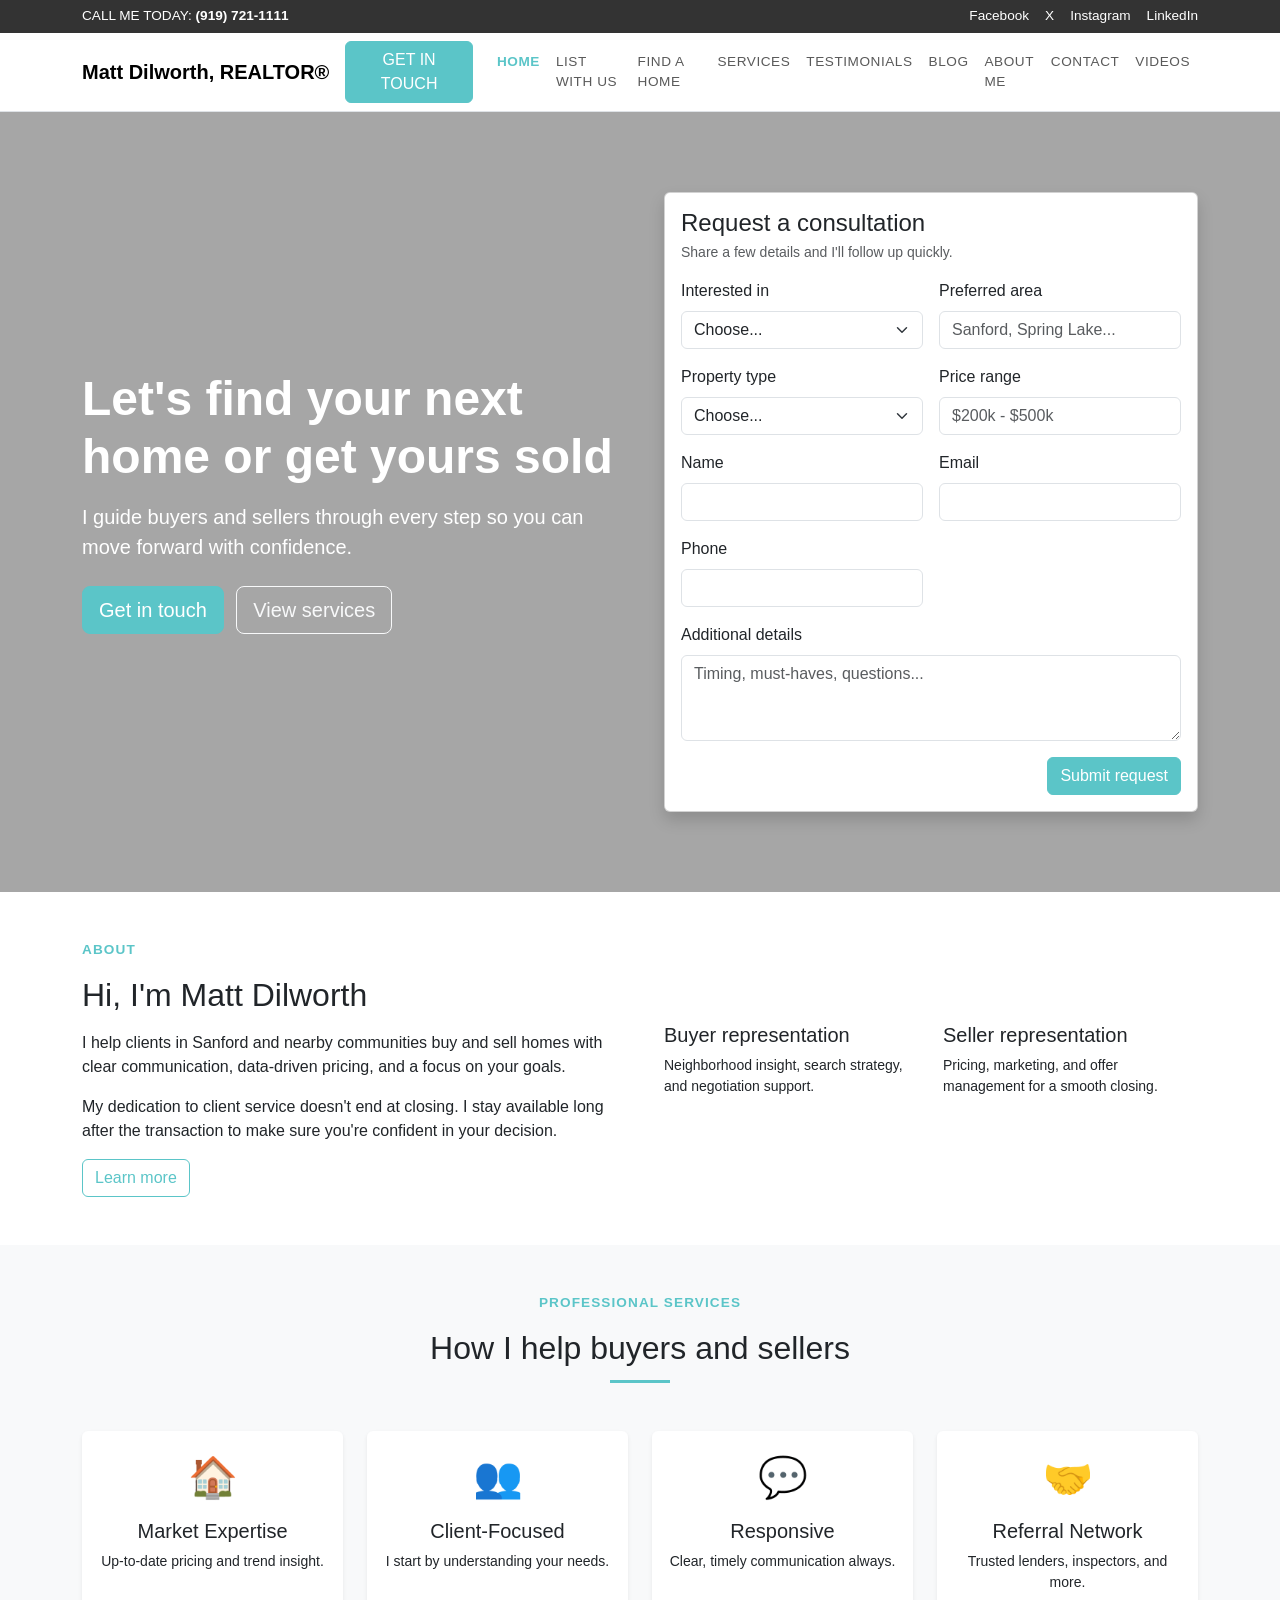
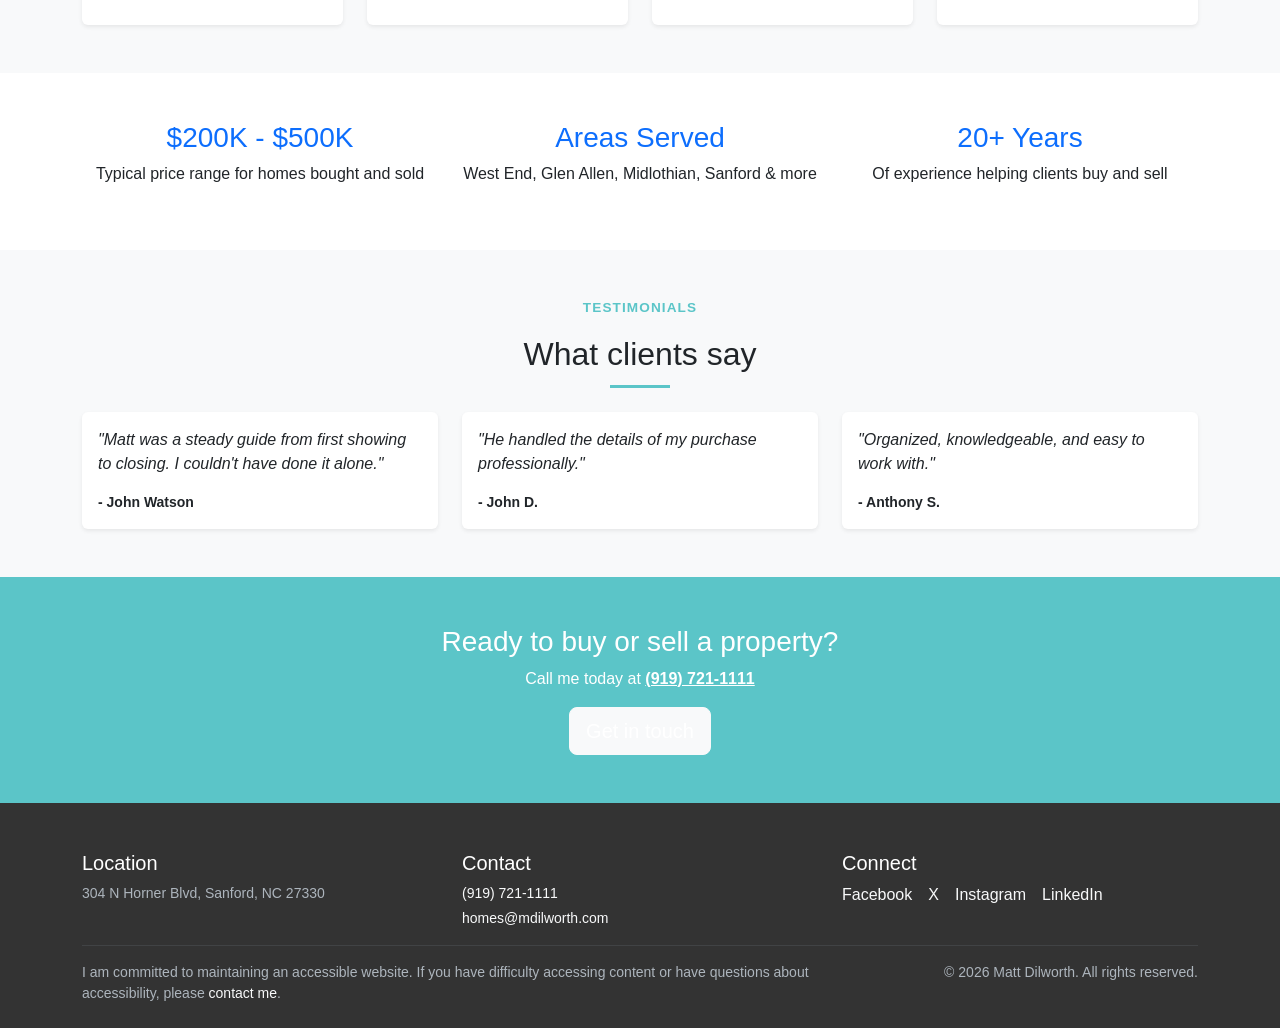
==== index.html @ 330821a1 "Add index.html - home page with hero, lead form, services, testimonials" ====
<!doctype html>
<html lang="en">
<head>
  <meta charset="utf-8">
  <title>Matt Dilworth | Sanford Real Estate</title>
  <meta name="viewport" content="width=device-width, initial-scale=1">
  <meta name="description" content="Full-service real estate for buyers and sellers in Sanford, NC. Call (919) 721-1111.">
  <link href="https://cdn.jsdelivr.net/npm/bootstrap@5.3.3/dist/css/bootstrap.min.css" rel="stylesheet">
  <link href="/css/style.css" rel="stylesheet">
</head>
<body>
  <div id="top-bar"></div>
  <div id="site-nav"></div>

  <section class="page-hero-home">
    <div class="container">
      <div class="row align-items-center g-5">
        <div class="col-lg-6">
          <h1 class="display-5 fw-bold mb-3">Let's find your next home or get yours sold</h1>
          <p class="lead mb-4">I guide buyers and sellers through every step so you can move forward with confidence.</p>
          <a href="/contact.html" class="btn btn-primary btn-lg me-2">Get in touch</a>
          <a href="/services.html" class="btn btn-outline-light btn-lg">View services</a>
        </div>
        <div class="col-lg-6">
          <div class="card shadow">
            <div class="card-body">
              <h2 class="h4 mb-1">Request a consultation</h2>
              <p class="small text-muted mb-3">Share a few details and I'll follow up quickly.</p>
              <form id="lead-form" novalidate>
                <div class="row g-3">
                  <div class="col-md-6">
                    <label for="interest" class="form-label">Interested in</label>
                    <select id="interest" class="form-select" required>
                      <option selected disabled value="">Choose...</option>
                      <option value="buying">Buying</option>
                      <option value="selling">Selling</option>
                      <option value="both">Both</option>
                    </select>
                  </div>
                  <div class="col-md-6">
                    <label for="location" class="form-label">Preferred area</label>
                    <input type="text" class="form-control" id="location" placeholder="Sanford, Spring Lake..." required>
                  </div>
                  <div class="col-md-6">
                    <label for="propertyType" class="form-label">Property type</label>
                    <select id="propertyType" class="form-select">
                      <option selected disabled value="">Choose...</option>
                      <option value="house">House</option>
                      <option value="apartment">Apartment</option>
                      <option value="house-pool">House with Pool</option>
                      <option value="commercial">Commercial</option>
                      <option value="other">Other</option>
                    </select>
                  </div>
                  <div class="col-md-6">
                    <label for="priceRange" class="form-label">Price range</label>
                    <input type="text" class="form-control" id="priceRange" placeholder="$200k - $500k">
                  </div>
                  <div class="col-md-6">
                    <label for="name" class="form-label">Name</label>
                    <input type="text" class="form-control" id="name" required>
                  </div>
                  <div class="col-md-6">
                    <label for="email" class="form-label">Email</label>
                    <input type="email" class="form-control" id="email" required>
                  </div>
                  <div class="col-md-6">
                    <label for="phone" class="form-label">Phone</label>
                    <input type="tel" class="form-control" id="phone">
                  </div>
                  <div class="col-12">
                    <label for="message" class="form-label">Additional details</label>
                    <textarea class="form-control" id="message" rows="3" placeholder="Timing, must-haves, questions..."></textarea>
                  </div>
                </div>
                <div class="d-grid d-md-flex justify-content-md-end mt-3">
                  <button type="submit" class="btn btn-primary">Submit request</button>
                </div>
                <div id="form-alert" class="alert mt-3 d-none" role="alert"></div>
              </form>
            </div>
          </div>
        </div>
      </div>
    </div>
  </section>

  <section class="py-5">
    <div class="container">
      <div class="row g-5 align-items-center">
        <div class="col-lg-6">
          <p class="section-label">About</p>
          <h2 class="mb-3">Hi, I'm Matt Dilworth</h2>
          <p>I help clients in Sanford and nearby communities buy and sell homes with clear communication, data-driven pricing, and a focus on your goals.</p>
          <p>My dedication to client service doesn't end at closing. I stay available long after the transaction to make sure you're confident in your decision.</p>
          <a href="/about.html" class="btn btn-outline-primary">Learn more</a>
        </div>
        <div class="col-lg-6">
          <div class="row g-4">
            <div class="col-md-6"><h5>Buyer representation</h5><p class="small">Neighborhood insight, search strategy, and negotiation support.</p></div>
            <div class="col-md-6"><h5>Seller representation</h5><p class="small">Pricing, marketing, and offer management for a smooth closing.</p></div>
          </div>
        </div>
      </div>
    </div>
  </section>

  <section class="py-5 bg-light">
    <div class="container text-center">
      <p class="section-label">Professional Services</p>
      <h2 class="mb-1">How I help buyers and sellers</h2>
      <div class="section-divider"></div>
      <div class="row g-4 mt-2">
        <div class="col-md-6 col-lg-3"><div class="card h-100 border-0 shadow-sm"><div class="card-body"><div class="service-icon">&#127968;</div><h5>Market Expertise</h5><p class="small">Up-to-date pricing and trend insight.</p></div></div></div>
        <div class="col-md-6 col-lg-3"><div class="card h-100 border-0 shadow-sm"><div class="card-body"><div class="service-icon">&#128101;</div><h5>Client-Focused</h5><p class="small">I start by understanding your needs.</p></div></div></div>
        <div class="col-md-6 col-lg-3"><div class="card h-100 border-0 shadow-sm"><div class="card-body"><div class="service-icon">&#128172;</div><h5>Responsive</h5><p class="small">Clear, timely communication always.</p></div></div></div>
        <div class="col-md-6 col-lg-3"><div class="card h-100 border-0 shadow-sm"><div class="card-body"><div class="service-icon">&#129309;</div><h5>Referral Network</h5><p class="small">Trusted lenders, inspectors, and more.</p></div></div></div>
      </div>
    </div>
  </section>

  <section class="py-5">
    <div class="container">
      <div class="row g-4 text-center">
        <div class="col-md-4"><h3 class="text-primary">$200K - $500K</h3><p>Typical price range for homes bought and sold</p></div>
        <div class="col-md-4"><h3 class="text-primary">Areas Served</h3><p>West End, Glen Allen, Midlothian, Sanford &amp; more</p></div>
        <div class="col-md-4"><h3 class="text-primary">20+ Years</h3><p>Of experience helping clients buy and sell</p></div>
      </div>
    </div>
  </section>

  <section class="py-5 bg-light">
    <div class="container">
      <div class="text-center mb-4">
        <p class="section-label">Testimonials</p>
        <h2>What clients say</h2>
        <div class="section-divider"></div>
      </div>
      <div class="row g-4">
        <div class="col-md-4"><div class="card h-100 border-0 shadow-sm"><div class="card-body"><p class="testimonial-text">"Matt was a steady guide from first showing to closing. I couldn't have done it alone."</p><p class="small mb-0 fw-semibold">- John Watson</p></div></div></div>
        <div class="col-md-4"><div class="card h-100 border-0 shadow-sm"><div class="card-body"><p class="testimonial-text">"He handled the details of my purchase professionally."</p><p class="small mb-0 fw-semibold">- John D.</p></div></div></div>
        <div class="col-md-4"><div class="card h-100 border-0 shadow-sm"><div class="card-body"><p class="testimonial-text">"Organized, knowledgeable, and easy to work with."</p><p class="small mb-0 fw-semibold">- Anthony S.</p></div></div></div>
      </div>
    </div>
  </section>

  <div id="cta-band"></div>
  <div id="site-footer"></div>
  <script src="https://cdn.jsdelivr.net/npm/bootstrap@5.3.3/dist/js/bootstrap.bundle.min.js"></script>
  <script src="/js/components.js"></script>
  <script src="/js/forms.js"></script>
</body>
</html>
---- css/style.css ----
:root {
  --primary: #5bc5c8;
  --primary-dark: #3ba8ab;
  --dark: #333;
  --gray: #6c757d;
  --light-bg: #f8f9fa;
}

body {
  font-family: 'Segoe UI', Tahoma, Geneva, Verdana, sans-serif;
  scroll-behavior: smooth;
}

/* Top bar */
.top-bar {
  background: var(--dark);
  color: #fff;
  font-size: 0.85rem;
  padding: 0.4rem 0;
}
.top-bar a { color: #fff; text-decoration: none; }
.top-bar a:hover { text-decoration: underline; }

/* Nav overrides */
.navbar-brand { font-weight: 700; font-size: 1.25rem; }
.nav-link { text-transform: uppercase; font-size: 0.85rem; letter-spacing: 0.04em; }
.nav-link:hover, .nav-link.active { color: var(--primary) !important; }

/* Buttons */
.btn-primary {
  background: var(--primary);
  border-color: var(--primary);
}
.btn-primary:hover {
  background: var(--primary-dark);
  border-color: var(--primary-dark);
}
.btn-outline-primary {
  color: var(--primary);
  border-color: var(--primary);
}
.btn-outline-primary:hover {
  background: var(--primary);
  border-color: var(--primary);
  color: #fff;
}

/* Page hero banners */
.page-hero {
  background: linear-gradient(rgba(0,0,0,.45), rgba(0,0,0,.45)),
              url('https://images.unsplash.com/photo-1600596542815-ffad4c1539a9?w=1600&q=80') center/cover no-repeat;
  color: #fff;
  padding: 5rem 0;
  text-align: center;
}
.page-hero h1 { font-size: 2.8rem; font-weight: 700; text-transform: uppercase; }
.page-hero p.lead { font-style: italic; font-size: 1.2rem; }
.page-hero-home {
  background: linear-gradient(rgba(0,0,0,.35), rgba(0,0,0,.35)),
              url('https://images.unsplash.com/photo-1600585154340-be6161a56a0c?w=1600&q=80') center/cover no-repeat;
  color: #fff;
  padding: 5rem 0;
}

/* Section helpers */
.section-label {
  text-transform: uppercase;
  letter-spacing: 0.08em;
  font-weight: 600;
  font-size: 0.85rem;
  color: var(--primary);
}
.section-divider {
  width: 60px;
  height: 3px;
  background: var(--primary);
  margin: 0.75rem auto 1.5rem;
}

/* Testimonial cards */
.testimonial-text { font-style: italic; }

/* CTA band */
.cta-band {
  background: var(--primary);
  color: #fff;
  padding: 3rem 0;
}
.cta-band a { color: #fff; }

/* Footer */
.site-footer {
  background: var(--dark);
  color: #adb5bd;
  padding: 3rem 0 1.5rem;
}
.site-footer a { color: #f8f9fa; text-decoration: none; }
.site-footer a:hover { text-decoration: underline; }

/* Card icon placeholder */
.service-icon {
  font-size: 2.5rem;
  color: var(--primary);
  margin-bottom: 0.75rem;
}

/* Blog card */
.blog-card img {
  height: 200px;
  object-fit: cover;
}

/* Video embed responsive */
.video-wrapper {
  position: relative;
  padding-bottom: 56.25%;
  height: 0;
  overflow: hidden;
}
.video-wrapper iframe {
  position: absolute;
  top: 0; left: 0;
  width: 100%; height: 100%;
  border: 0;
}
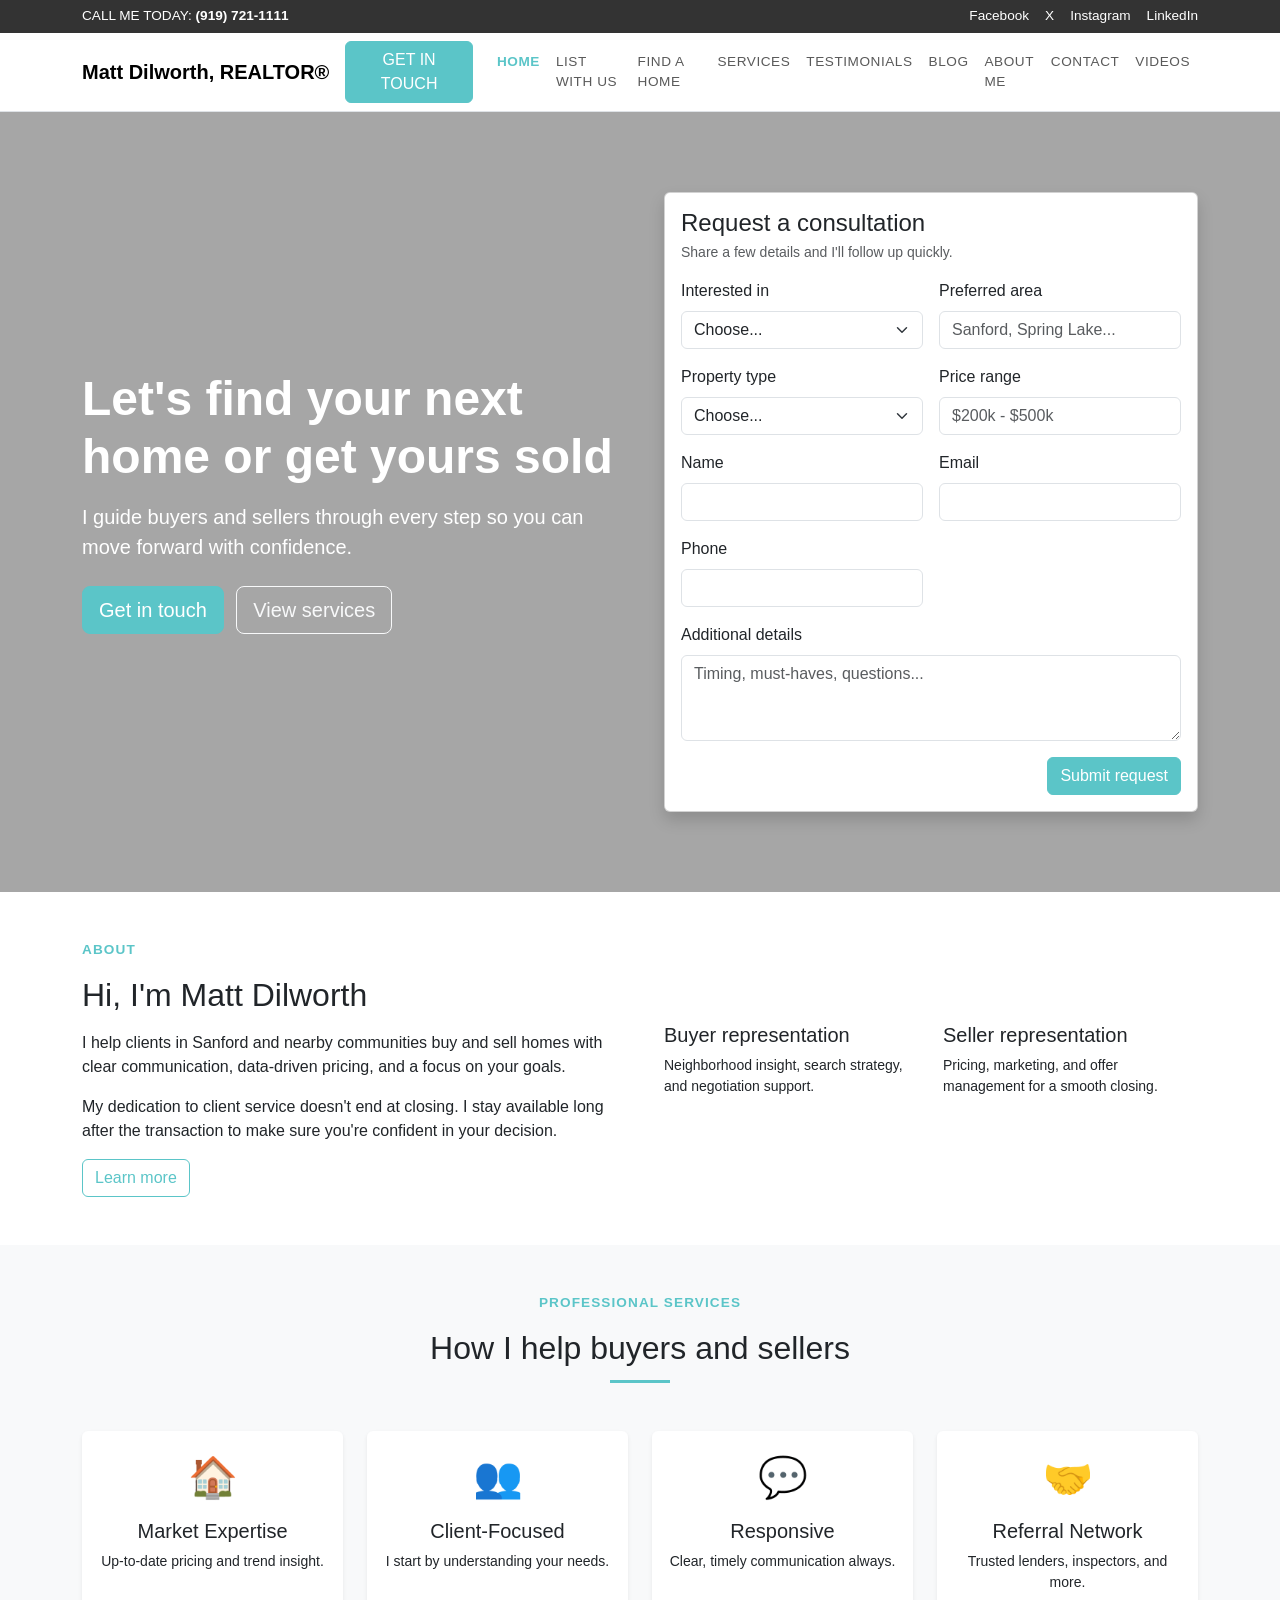
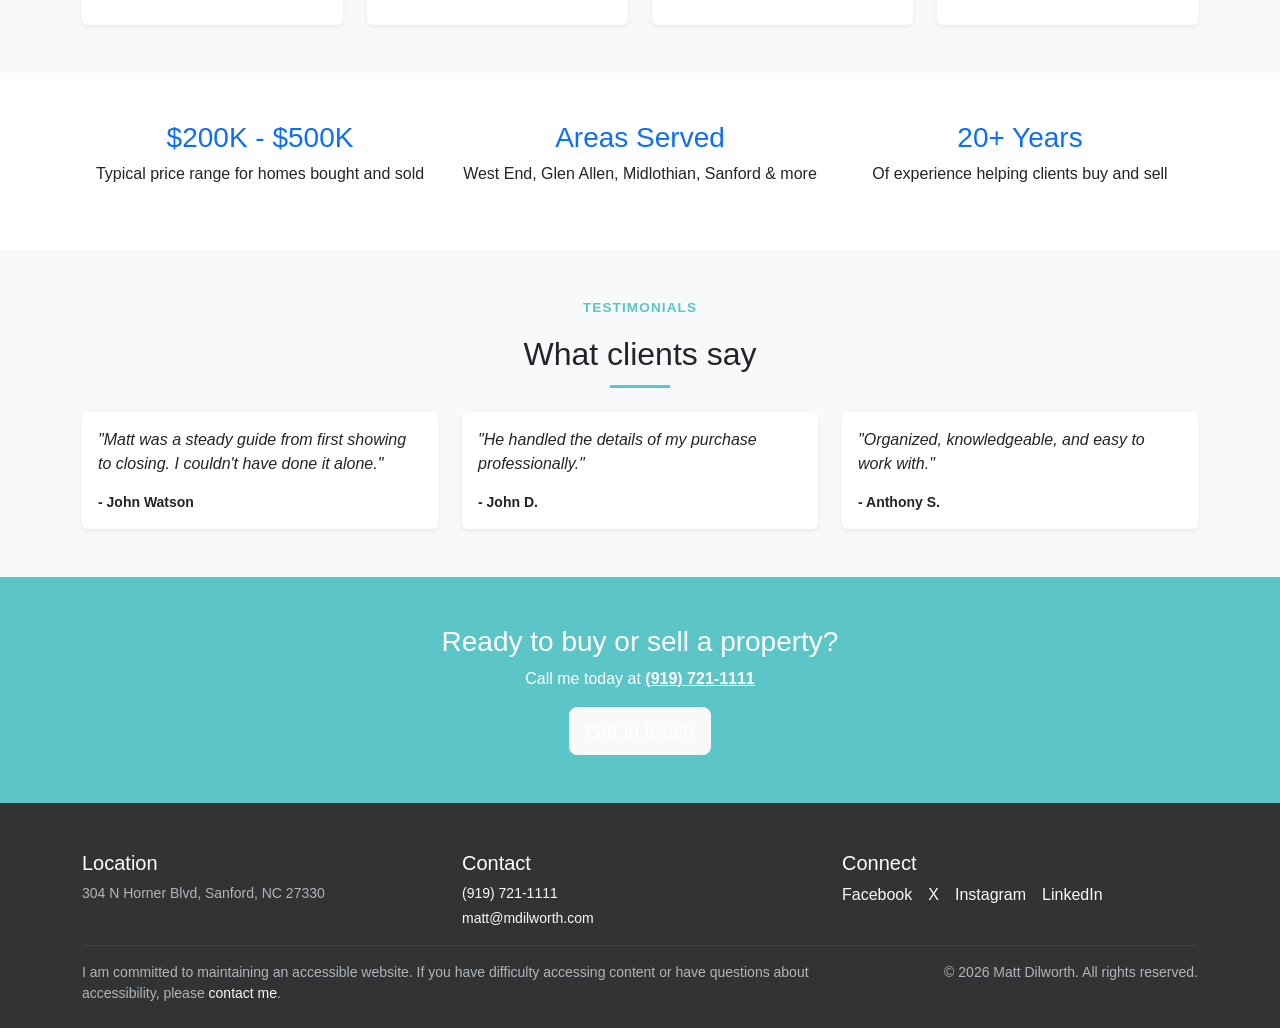
==== commit 823a0922: "Add CRM backend, admin panel, carousel, assets folder, cloudflared fix" ====
--- a/index.html
+++ b/index.html
@@ -1,153 +1,153 @@
-<!doctype html>
-<html lang="en">
-<head>
-  <meta charset="utf-8">
-  <title>Matt Dilworth | Sanford Real Estate</title>
-  <meta name="viewport" content="width=device-width, initial-scale=1">
-  <meta name="description" content="Full-service real estate for buyers and sellers in Sanford, NC. Call (919) 721-1111.">
-  <link href="https://cdn.jsdelivr.net/npm/bootstrap@5.3.3/dist/css/bootstrap.min.css" rel="stylesheet">
-  <link href="/css/style.css" rel="stylesheet">
-</head>
-<body>
-  <div id="top-bar"></div>
-  <div id="site-nav"></div>
-
-  <section class="page-hero-home">
-    <div class="container">
-      <div class="row align-items-center g-5">
-        <div class="col-lg-6">
-          <h1 class="display-5 fw-bold mb-3">Let's find your next home or get yours sold</h1>
-          <p class="lead mb-4">I guide buyers and sellers through every step so you can move forward with confidence.</p>
-          <a href="/contact.html" class="btn btn-primary btn-lg me-2">Get in touch</a>
-          <a href="/services.html" class="btn btn-outline-light btn-lg">View services</a>
-        </div>
-        <div class="col-lg-6">
-          <div class="card shadow">
-            <div class="card-body">
-              <h2 class="h4 mb-1">Request a consultation</h2>
-              <p class="small text-muted mb-3">Share a few details and I'll follow up quickly.</p>
-              <form id="lead-form" novalidate>
-                <div class="row g-3">
-                  <div class="col-md-6">
-                    <label for="interest" class="form-label">Interested in</label>
-                    <select id="interest" class="form-select" required>
-                      <option selected disabled value="">Choose...</option>
-                      <option value="buying">Buying</option>
-                      <option value="selling">Selling</option>
-                      <option value="both">Both</option>
-                    </select>
-                  </div>
-                  <div class="col-md-6">
-                    <label for="location" class="form-label">Preferred area</label>
-                    <input type="text" class="form-control" id="location" placeholder="Sanford, Spring Lake..." required>
-                  </div>
-                  <div class="col-md-6">
-                    <label for="propertyType" class="form-label">Property type</label>
-                    <select id="propertyType" class="form-select">
-                      <option selected disabled value="">Choose...</option>
-                      <option value="house">House</option>
-                      <option value="apartment">Apartment</option>
-                      <option value="house-pool">House with Pool</option>
-                      <option value="commercial">Commercial</option>
-                      <option value="other">Other</option>
-                    </select>
-                  </div>
-                  <div class="col-md-6">
-                    <label for="priceRange" class="form-label">Price range</label>
-                    <input type="text" class="form-control" id="priceRange" placeholder="$200k - $500k">
-                  </div>
-                  <div class="col-md-6">
-                    <label for="name" class="form-label">Name</label>
-                    <input type="text" class="form-control" id="name" required>
-                  </div>
-                  <div class="col-md-6">
-                    <label for="email" class="form-label">Email</label>
-                    <input type="email" class="form-control" id="email" required>
-                  </div>
-                  <div class="col-md-6">
-                    <label for="phone" class="form-label">Phone</label>
-                    <input type="tel" class="form-control" id="phone">
-                  </div>
-                  <div class="col-12">
-                    <label for="message" class="form-label">Additional details</label>
-                    <textarea class="form-control" id="message" rows="3" placeholder="Timing, must-haves, questions..."></textarea>
-                  </div>
-                </div>
-                <div class="d-grid d-md-flex justify-content-md-end mt-3">
-                  <button type="submit" class="btn btn-primary">Submit request</button>
-                </div>
-                <div id="form-alert" class="alert mt-3 d-none" role="alert"></div>
-              </form>
-            </div>
-          </div>
-        </div>
-      </div>
-    </div>
-  </section>
-
-  <section class="py-5">
-    <div class="container">
-      <div class="row g-5 align-items-center">
-        <div class="col-lg-6">
-          <p class="section-label">About</p>
-          <h2 class="mb-3">Hi, I'm Matt Dilworth</h2>
-          <p>I help clients in Sanford and nearby communities buy and sell homes with clear communication, data-driven pricing, and a focus on your goals.</p>
-          <p>My dedication to client service doesn't end at closing. I stay available long after the transaction to make sure you're confident in your decision.</p>
-          <a href="/about.html" class="btn btn-outline-primary">Learn more</a>
-        </div>
-        <div class="col-lg-6">
-          <div class="row g-4">
-            <div class="col-md-6"><h5>Buyer representation</h5><p class="small">Neighborhood insight, search strategy, and negotiation support.</p></div>
-            <div class="col-md-6"><h5>Seller representation</h5><p class="small">Pricing, marketing, and offer management for a smooth closing.</p></div>
-          </div>
-        </div>
-      </div>
-    </div>
-  </section>
-
-  <section class="py-5 bg-light">
-    <div class="container text-center">
-      <p class="section-label">Professional Services</p>
-      <h2 class="mb-1">How I help buyers and sellers</h2>
-      <div class="section-divider"></div>
-      <div class="row g-4 mt-2">
-        <div class="col-md-6 col-lg-3"><div class="card h-100 border-0 shadow-sm"><div class="card-body"><div class="service-icon">&#127968;</div><h5>Market Expertise</h5><p class="small">Up-to-date pricing and trend insight.</p></div></div></div>
-        <div class="col-md-6 col-lg-3"><div class="card h-100 border-0 shadow-sm"><div class="card-body"><div class="service-icon">&#128101;</div><h5>Client-Focused</h5><p class="small">I start by understanding your needs.</p></div></div></div>
-        <div class="col-md-6 col-lg-3"><div class="card h-100 border-0 shadow-sm"><div class="card-body"><div class="service-icon">&#128172;</div><h5>Responsive</h5><p class="small">Clear, timely communication always.</p></div></div></div>
-        <div class="col-md-6 col-lg-3"><div class="card h-100 border-0 shadow-sm"><div class="card-body"><div class="service-icon">&#129309;</div><h5>Referral Network</h5><p class="small">Trusted lenders, inspectors, and more.</p></div></div></div>
-      </div>
-    </div>
-  </section>
-
-  <section class="py-5">
-    <div class="container">
-      <div class="row g-4 text-center">
-        <div class="col-md-4"><h3 class="text-primary">$200K - $500K</h3><p>Typical price range for homes bought and sold</p></div>
-        <div class="col-md-4"><h3 class="text-primary">Areas Served</h3><p>West End, Glen Allen, Midlothian, Sanford &amp; more</p></div>
-        <div class="col-md-4"><h3 class="text-primary">20+ Years</h3><p>Of experience helping clients buy and sell</p></div>
-      </div>
-    </div>
-  </section>
-
-  <section class="py-5 bg-light">
-    <div class="container">
-      <div class="text-center mb-4">
-        <p class="section-label">Testimonials</p>
-        <h2>What clients say</h2>
-        <div class="section-divider"></div>
-      </div>
-      <div class="row g-4">
-        <div class="col-md-4"><div class="card h-100 border-0 shadow-sm"><div class="card-body"><p class="testimonial-text">"Matt was a steady guide from first showing to closing. I couldn't have done it alone."</p><p class="small mb-0 fw-semibold">- John Watson</p></div></div></div>
-        <div class="col-md-4"><div class="card h-100 border-0 shadow-sm"><div class="card-body"><p class="testimonial-text">"He handled the details of my purchase professionally."</p><p class="small mb-0 fw-semibold">- John D.</p></div></div></div>
-        <div class="col-md-4"><div class="card h-100 border-0 shadow-sm"><div class="card-body"><p class="testimonial-text">"Organized, knowledgeable, and easy to work with."</p><p class="small mb-0 fw-semibold">- Anthony S.</p></div></div></div>
-      </div>
-    </div>
-  </section>
-
-  <div id="cta-band"></div>
-  <div id="site-footer"></div>
-  <script src="https://cdn.jsdelivr.net/npm/bootstrap@5.3.3/dist/js/bootstrap.bundle.min.js"></script>
-  <script src="/js/components.js"></script>
-  <script src="/js/forms.js"></script>
-</body>
-</html>
+<!doctype html>
+<html lang="en">
+<head>
+  <meta charset="utf-8">
+  <title>Matt Dilworth | Sanford Real Estate</title>
+  <meta name="viewport" content="width=device-width, initial-scale=1">
+  <meta name="description" content="Full-service real estate for buyers and sellers in Sanford, NC. Call (919) 721-1111.">
+  <link href="https://cdn.jsdelivr.net/npm/bootstrap@5.3.3/dist/css/bootstrap.min.css" rel="stylesheet">
+  <link href="/css/style.css" rel="stylesheet">
+</head>
+<body>
+  <div id="top-bar"></div>
+  <div id="site-nav"></div>
+
+  <section class="page-hero-home">
+    <div class="container">
+      <div class="row align-items-center g-5">
+        <div class="col-lg-6">
+          <h1 class="display-5 fw-bold mb-3">Let's find your next home or get yours sold</h1>
+          <p class="lead mb-4">I guide buyers and sellers through every step so you can move forward with confidence.</p>
+          <a href="/contact.html" class="btn btn-primary btn-lg me-2">Get in touch</a>
+          <a href="/services.html" class="btn btn-outline-light btn-lg">View services</a>
+        </div>
+        <div class="col-lg-6">
+          <div class="card shadow">
+            <div class="card-body">
+              <h2 class="h4 mb-1">Request a consultation</h2>
+              <p class="small text-muted mb-3">Share a few details and I'll follow up quickly.</p>
+              <form id="lead-form" novalidate>
+                <div class="row g-3">
+                  <div class="col-md-6">
+                    <label for="interest" class="form-label">Interested in</label>
+                    <select id="interest" class="form-select" required>
+                      <option selected disabled value="">Choose...</option>
+                      <option value="buying">Buying</option>
+                      <option value="selling">Selling</option>
+                      <option value="both">Both</option>
+                    </select>
+                  </div>
+                  <div class="col-md-6">
+                    <label for="location" class="form-label">Preferred area</label>
+                    <input type="text" class="form-control" id="location" placeholder="Sanford, Spring Lake..." required>
+                  </div>
+                  <div class="col-md-6">
+                    <label for="propertyType" class="form-label">Property type</label>
+                    <select id="propertyType" class="form-select">
+                      <option selected disabled value="">Choose...</option>
+                      <option value="house">House</option>
+                      <option value="apartment">Apartment</option>
+                      <option value="house-pool">House with Pool</option>
+                      <option value="commercial">Commercial</option>
+                      <option value="other">Other</option>
+                    </select>
+                  </div>
+                  <div class="col-md-6">
+                    <label for="priceRange" class="form-label">Price range</label>
+                    <input type="text" class="form-control" id="priceRange" placeholder="$200k - $500k">
+                  </div>
+                  <div class="col-md-6">
+                    <label for="name" class="form-label">Name</label>
+                    <input type="text" class="form-control" id="name" required>
+                  </div>
+                  <div class="col-md-6">
+                    <label for="email" class="form-label">Email</label>
+                    <input type="email" class="form-control" id="email" required>
+                  </div>
+                  <div class="col-md-6">
+                    <label for="phone" class="form-label">Phone</label>
+                    <input type="tel" class="form-control" id="phone">
+                  </div>
+                  <div class="col-12">
+                    <label for="message" class="form-label">Additional details</label>
+                    <textarea class="form-control" id="message" rows="3" placeholder="Timing, must-haves, questions..."></textarea>
+                  </div>
+                </div>
+                <div class="d-grid d-md-flex justify-content-md-end mt-3">
+                  <button type="submit" class="btn btn-primary">Submit request</button>
+                </div>
+                <div id="form-alert" class="alert mt-3 d-none" role="alert"></div>
+              </form>
+            </div>
+          </div>
+        </div>
+      </div>
+    </div>
+  </section>
+
+  <section class="py-5">
+    <div class="container">
+      <div class="row g-5 align-items-center">
+        <div class="col-lg-6">
+          <p class="section-label">About</p>
+          <h2 class="mb-3">Hi, I'm Matt Dilworth</h2>
+          <p>I help clients in Sanford and nearby communities buy and sell homes with clear communication, data-driven pricing, and a focus on your goals.</p>
+          <p>My dedication to client service doesn't end at closing. I stay available long after the transaction to make sure you're confident in your decision.</p>
+          <a href="/about.html" class="btn btn-outline-primary">Learn more</a>
+        </div>
+        <div class="col-lg-6">
+          <div class="row g-4">
+            <div class="col-md-6"><h5>Buyer representation</h5><p class="small">Neighborhood insight, search strategy, and negotiation support.</p></div>
+            <div class="col-md-6"><h5>Seller representation</h5><p class="small">Pricing, marketing, and offer management for a smooth closing.</p></div>
+          </div>
+        </div>
+      </div>
+    </div>
+  </section>
+
+  <section class="py-5 bg-light">
+    <div class="container text-center">
+      <p class="section-label">Professional Services</p>
+      <h2 class="mb-1">How I help buyers and sellers</h2>
+      <div class="section-divider"></div>
+      <div class="row g-4 mt-2">
+        <div class="col-md-6 col-lg-3"><div class="card h-100 border-0 shadow-sm"><div class="card-body"><div class="service-icon">&#127968;</div><h5>Market Expertise</h5><p class="small">Up-to-date pricing and trend insight.</p></div></div></div>
+        <div class="col-md-6 col-lg-3"><div class="card h-100 border-0 shadow-sm"><div class="card-body"><div class="service-icon">&#128101;</div><h5>Client-Focused</h5><p class="small">I start by understanding your needs.</p></div></div></div>
+        <div class="col-md-6 col-lg-3"><div class="card h-100 border-0 shadow-sm"><div class="card-body"><div class="service-icon">&#128172;</div><h5>Responsive</h5><p class="small">Clear, timely communication always.</p></div></div></div>
+        <div class="col-md-6 col-lg-3"><div class="card h-100 border-0 shadow-sm"><div class="card-body"><div class="service-icon">&#129309;</div><h5>Referral Network</h5><p class="small">Trusted lenders, inspectors, and more.</p></div></div></div>
+      </div>
+    </div>
+  </section>
+
+  <section class="py-5">
+    <div class="container">
+      <div class="row g-4 text-center">
+        <div class="col-md-4"><h3 class="text-primary">$200K - $500K</h3><p>Typical price range for homes bought and sold</p></div>
+        <div class="col-md-4"><h3 class="text-primary">Areas Served</h3><p>West End, Glen Allen, Midlothian, Sanford &amp; more</p></div>
+        <div class="col-md-4"><h3 class="text-primary">20+ Years</h3><p>Of experience helping clients buy and sell</p></div>
+      </div>
+    </div>
+  </section>
+
+  <section class="py-5 bg-light">
+    <div class="container">
+      <div class="text-center mb-4">
+        <p class="section-label">Testimonials</p>
+        <h2>What clients say</h2>
+        <div class="section-divider"></div>
+      </div>
+      <div class="row g-4">
+        <div class="col-md-4"><div class="card h-100 border-0 shadow-sm"><div class="card-body"><p class="testimonial-text">"Matt was a steady guide from first showing to closing. I couldn't have done it alone."</p><p class="small mb-0 fw-semibold">- John Watson</p></div></div></div>
+        <div class="col-md-4"><div class="card h-100 border-0 shadow-sm"><div class="card-body"><p class="testimonial-text">"He handled the details of my purchase professionally."</p><p class="small mb-0 fw-semibold">- John D.</p></div></div></div>
+        <div class="col-md-4"><div class="card h-100 border-0 shadow-sm"><div class="card-body"><p class="testimonial-text">"Organized, knowledgeable, and easy to work with."</p><p class="small mb-0 fw-semibold">- Anthony S.</p></div></div></div>
+      </div>
+    </div>
+  </section>
+
+  <div id="cta-band"></div>
+  <div id="site-footer"></div>
+  <script src="https://cdn.jsdelivr.net/npm/bootstrap@5.3.3/dist/js/bootstrap.bundle.min.js"></script>
+  <script src="/js/components.js"></script>
+  <script src="/js/forms.js"></script>
+</body>
+</html>
--- a/css/style.css
+++ b/css/style.css
@@ -1,125 +1,125 @@
-:root {
-  --primary: #5bc5c8;
-  --primary-dark: #3ba8ab;
-  --dark: #333;
-  --gray: #6c757d;
-  --light-bg: #f8f9fa;
-}
-
-body {
-  font-family: 'Segoe UI', Tahoma, Geneva, Verdana, sans-serif;
-  scroll-behavior: smooth;
-}
-
-/* Top bar */
-.top-bar {
-  background: var(--dark);
-  color: #fff;
-  font-size: 0.85rem;
-  padding: 0.4rem 0;
-}
-.top-bar a { color: #fff; text-decoration: none; }
-.top-bar a:hover { text-decoration: underline; }
-
-/* Nav overrides */
-.navbar-brand { font-weight: 700; font-size: 1.25rem; }
-.nav-link { text-transform: uppercase; font-size: 0.85rem; letter-spacing: 0.04em; }
-.nav-link:hover, .nav-link.active { color: var(--primary) !important; }
-
-/* Buttons */
-.btn-primary {
-  background: var(--primary);
-  border-color: var(--primary);
-}
-.btn-primary:hover {
-  background: var(--primary-dark);
-  border-color: var(--primary-dark);
-}
-.btn-outline-primary {
-  color: var(--primary);
-  border-color: var(--primary);
-}
-.btn-outline-primary:hover {
-  background: var(--primary);
-  border-color: var(--primary);
-  color: #fff;
-}
-
-/* Page hero banners */
-.page-hero {
-  background: linear-gradient(rgba(0,0,0,.45), rgba(0,0,0,.45)),
-              url('https://images.unsplash.com/photo-1600596542815-ffad4c1539a9?w=1600&q=80') center/cover no-repeat;
-  color: #fff;
-  padding: 5rem 0;
-  text-align: center;
-}
-.page-hero h1 { font-size: 2.8rem; font-weight: 700; text-transform: uppercase; }
-.page-hero p.lead { font-style: italic; font-size: 1.2rem; }
-.page-hero-home {
-  background: linear-gradient(rgba(0,0,0,.35), rgba(0,0,0,.35)),
-              url('https://images.unsplash.com/photo-1600585154340-be6161a56a0c?w=1600&q=80') center/cover no-repeat;
-  color: #fff;
-  padding: 5rem 0;
-}
-
-/* Section helpers */
-.section-label {
-  text-transform: uppercase;
-  letter-spacing: 0.08em;
-  font-weight: 600;
-  font-size: 0.85rem;
-  color: var(--primary);
-}
-.section-divider {
-  width: 60px;
-  height: 3px;
-  background: var(--primary);
-  margin: 0.75rem auto 1.5rem;
-}
-
-/* Testimonial cards */
-.testimonial-text { font-style: italic; }
-
-/* CTA band */
-.cta-band {
-  background: var(--primary);
-  color: #fff;
-  padding: 3rem 0;
-}
-.cta-band a { color: #fff; }
-
-/* Footer */
-.site-footer {
-  background: var(--dark);
-  color: #adb5bd;
-  padding: 3rem 0 1.5rem;
-}
-.site-footer a { color: #f8f9fa; text-decoration: none; }
-.site-footer a:hover { text-decoration: underline; }
-
-/* Card icon placeholder */
-.service-icon {
-  font-size: 2.5rem;
-  color: var(--primary);
-  margin-bottom: 0.75rem;
-}
-
-/* Blog card */
-.blog-card img {
-  height: 200px;
-  object-fit: cover;
-}
-
-/* Video embed responsive */
-.video-wrapper {
-  position: relative;
-  padding-bottom: 56.25%;
-  height: 0;
-  overflow: hidden;
-}
-.video-wrapper iframe {
-  position: absolute;
-  top: 0; left: 0;
-  width: 100%; height: 100%;
-  border: 0;
-}
+:root {
+  --primary: #5bc5c8;
+  --primary-dark: #3ba8ab;
+  --dark: #333;
+  --gray: #6c757d;
+  --light-bg: #f8f9fa;
+}
+
+body {
+  font-family: 'Segoe UI', Tahoma, Geneva, Verdana, sans-serif;
+  scroll-behavior: smooth;
+}
+
+/* Top bar */
+.top-bar {
+  background: var(--dark);
+  color: #fff;
+  font-size: 0.85rem;
+  padding: 0.4rem 0;
+}
+.top-bar a { color: #fff; text-decoration: none; }
+.top-bar a:hover { text-decoration: underline; }
+
+/* Nav overrides */
+.navbar-brand { font-weight: 700; font-size: 1.25rem; }
+.nav-link { text-transform: uppercase; font-size: 0.85rem; letter-spacing: 0.04em; }
+.nav-link:hover, .nav-link.active { color: var(--primary) !important; }
+
+/* Buttons */
+.btn-primary {
+  background: var(--primary);
+  border-color: var(--primary);
+}
+.btn-primary:hover {
+  background: var(--primary-dark);
+  border-color: var(--primary-dark);
+}
+.btn-outline-primary {
+  color: var(--primary);
+  border-color: var(--primary);
+}
+.btn-outline-primary:hover {
+  background: var(--primary);
+  border-color: var(--primary);
+  color: #fff;
+}
+
+/* Page hero banners */
+.page-hero {
+  background: linear-gradient(rgba(0,0,0,.45), rgba(0,0,0,.45)),
+              url('https://images.unsplash.com/photo-1600596542815-ffad4c1539a9?w=1600&q=80') center/cover no-repeat;
+  color: #fff;
+  padding: 5rem 0;
+  text-align: center;
+}
+.page-hero h1 { font-size: 2.8rem; font-weight: 700; text-transform: uppercase; }
+.page-hero p.lead { font-style: italic; font-size: 1.2rem; }
+.page-hero-home {
+  background: linear-gradient(rgba(0,0,0,.35), rgba(0,0,0,.35)),
+              url('https://images.unsplash.com/photo-1600585154340-be6161a56a0c?w=1600&q=80') center/cover no-repeat;
+  color: #fff;
+  padding: 5rem 0;
+}
+
+/* Section helpers */
+.section-label {
+  text-transform: uppercase;
+  letter-spacing: 0.08em;
+  font-weight: 600;
+  font-size: 0.85rem;
+  color: var(--primary);
+}
+.section-divider {
+  width: 60px;
+  height: 3px;
+  background: var(--primary);
+  margin: 0.75rem auto 1.5rem;
+}
+
+/* Testimonial cards */
+.testimonial-text { font-style: italic; }
+
+/* CTA band */
+.cta-band {
+  background: var(--primary);
+  color: #fff;
+  padding: 3rem 0;
+}
+.cta-band a { color: #fff; }
+
+/* Footer */
+.site-footer {
+  background: var(--dark);
+  color: #adb5bd;
+  padding: 3rem 0 1.5rem;
+}
+.site-footer a { color: #f8f9fa; text-decoration: none; }
+.site-footer a:hover { text-decoration: underline; }
+
+/* Card icon placeholder */
+.service-icon {
+  font-size: 2.5rem;
+  color: var(--primary);
+  margin-bottom: 0.75rem;
+}
+
+/* Blog card */
+.blog-card img {
+  height: 200px;
+  object-fit: cover;
+}
+
+/* Video embed responsive */
+.video-wrapper {
+  position: relative;
+  padding-bottom: 56.25%;
+  height: 0;
+  overflow: hidden;
+}
+.video-wrapper iframe {
+  position: absolute;
+  top: 0; left: 0;
+  width: 100%; height: 100%;
+  border: 0;
+}
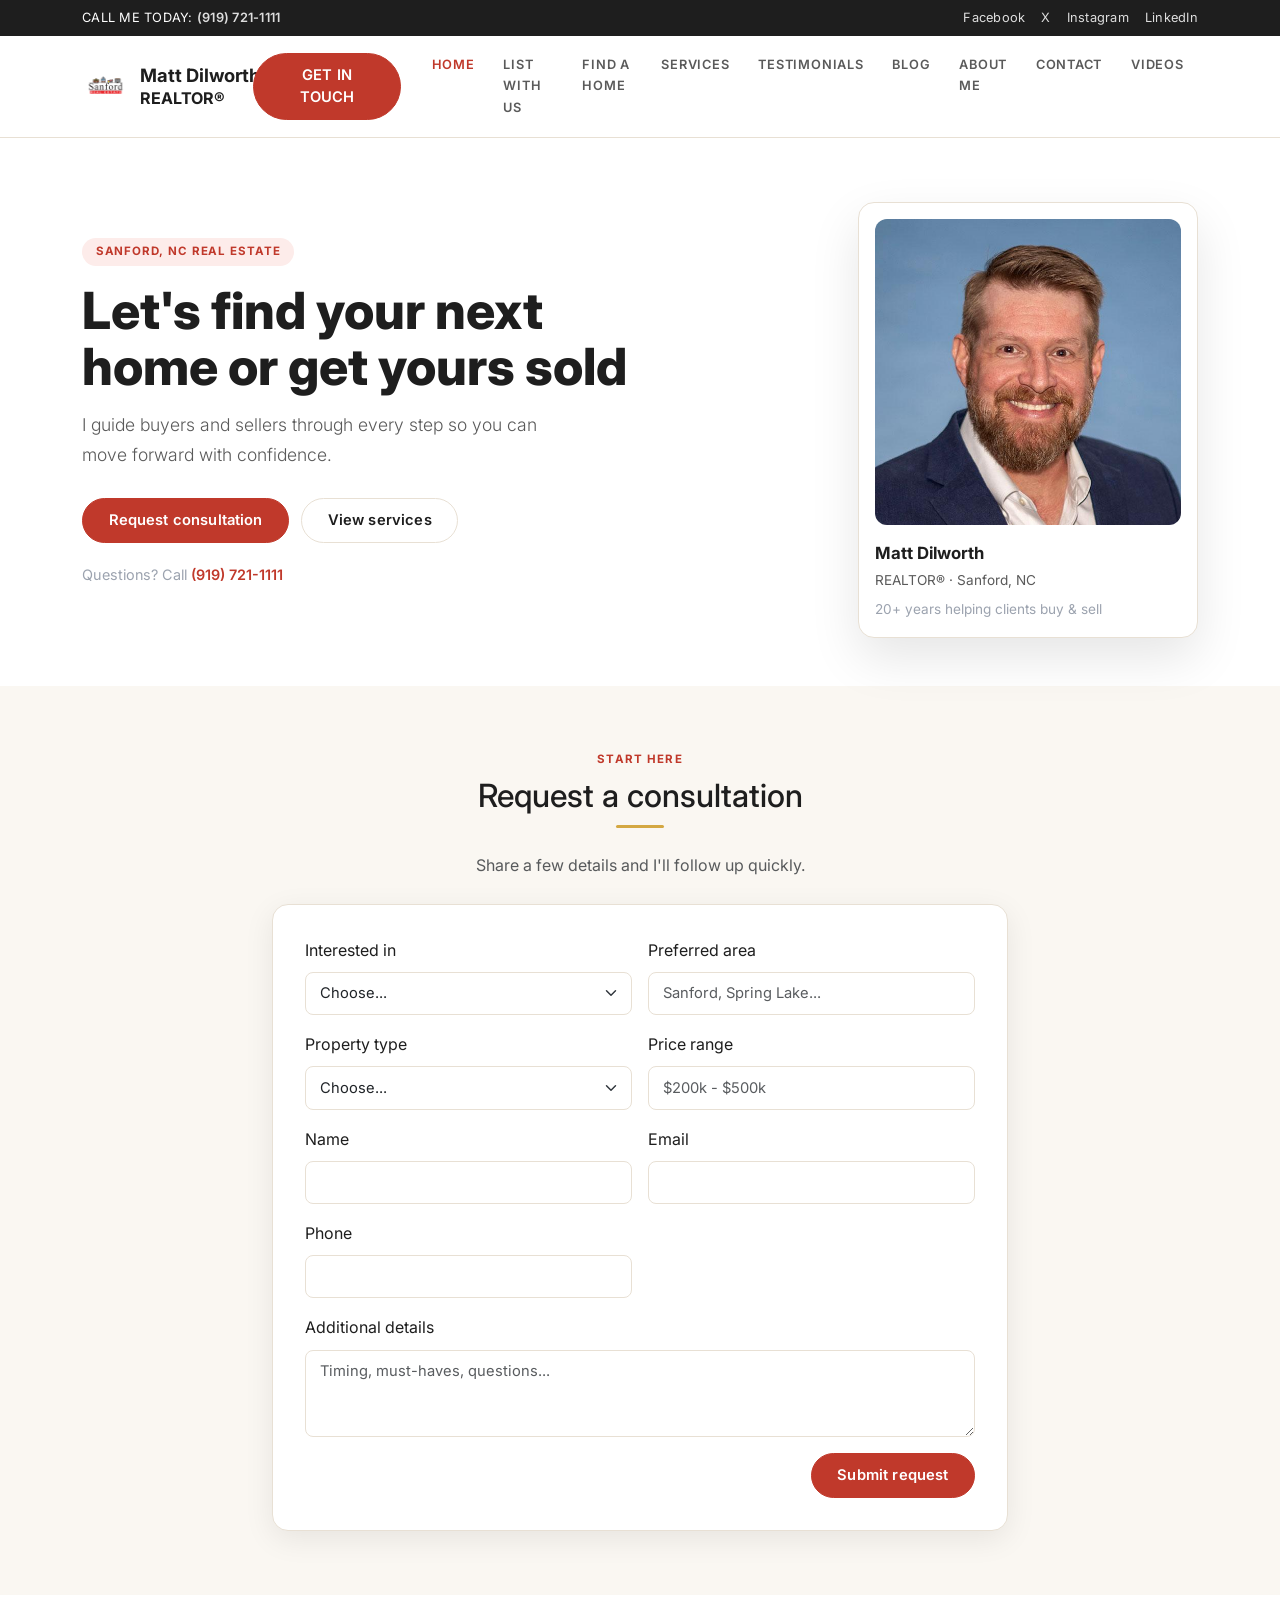
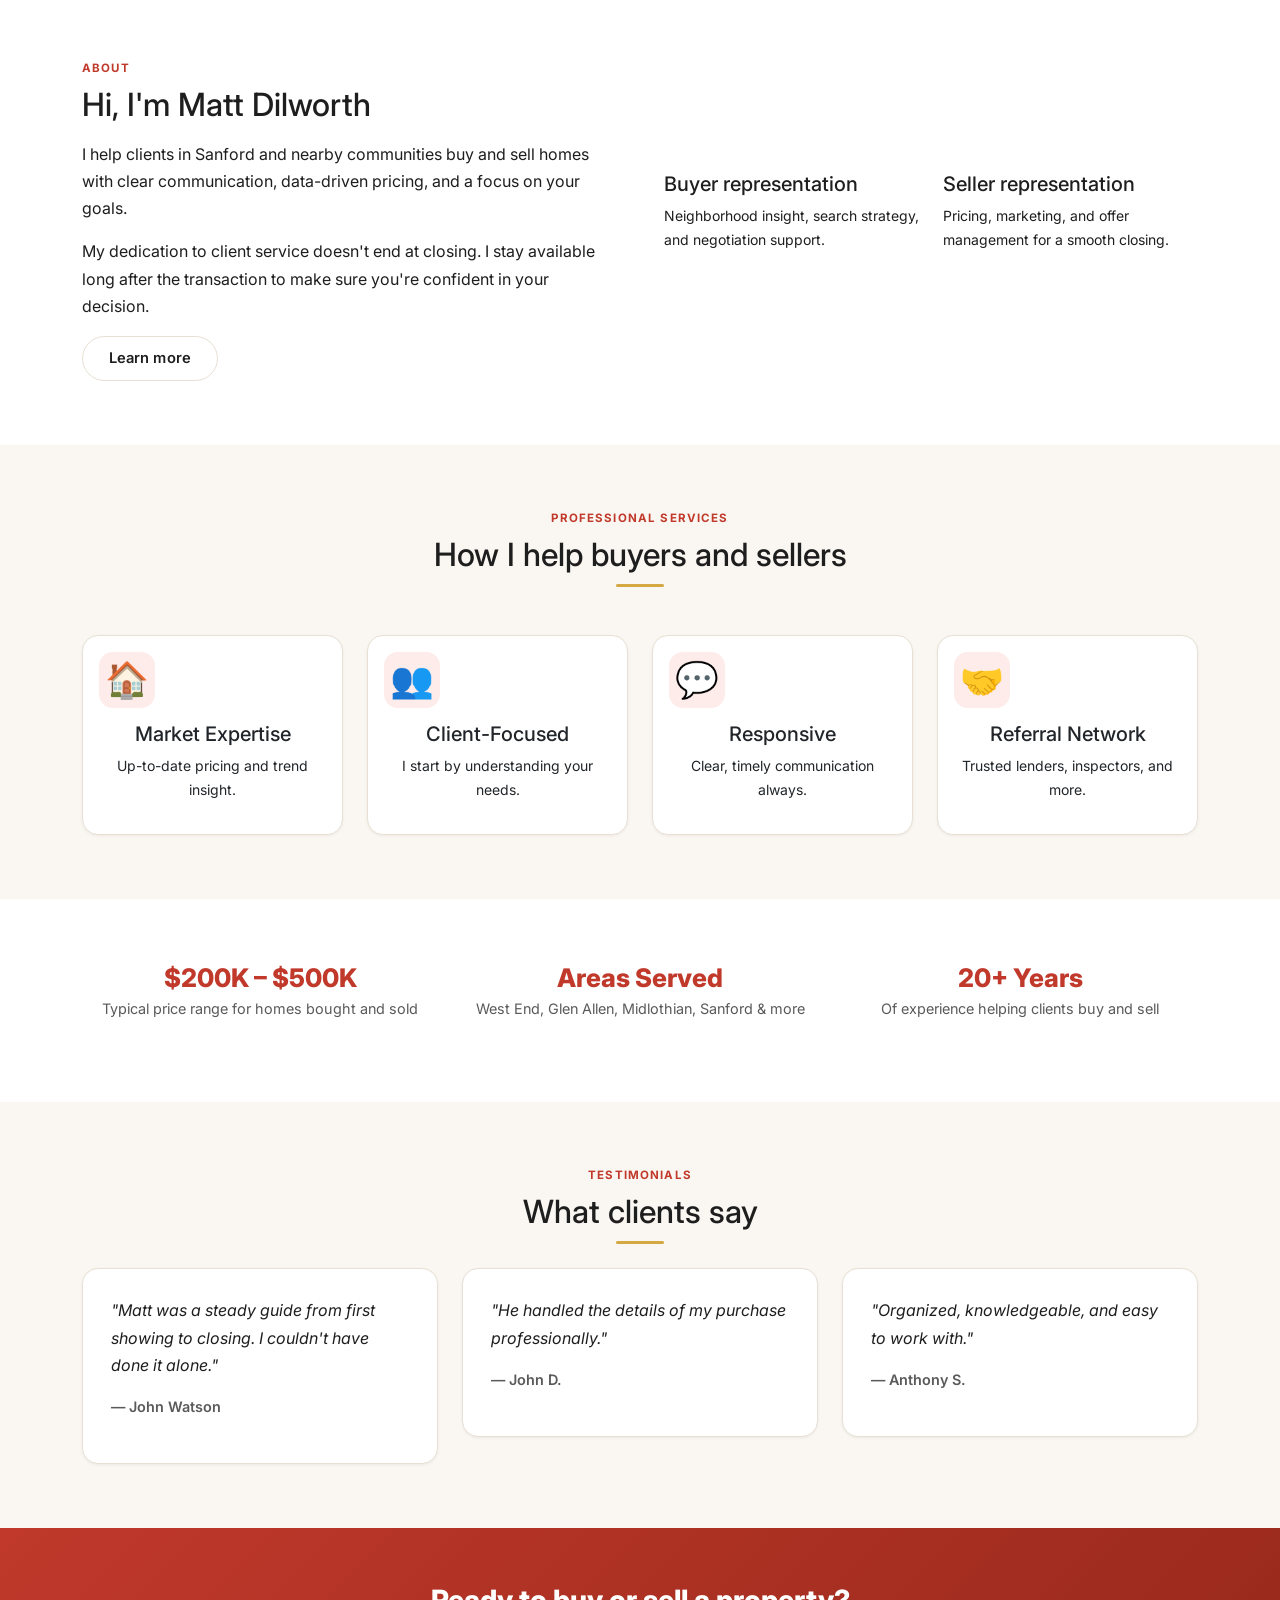
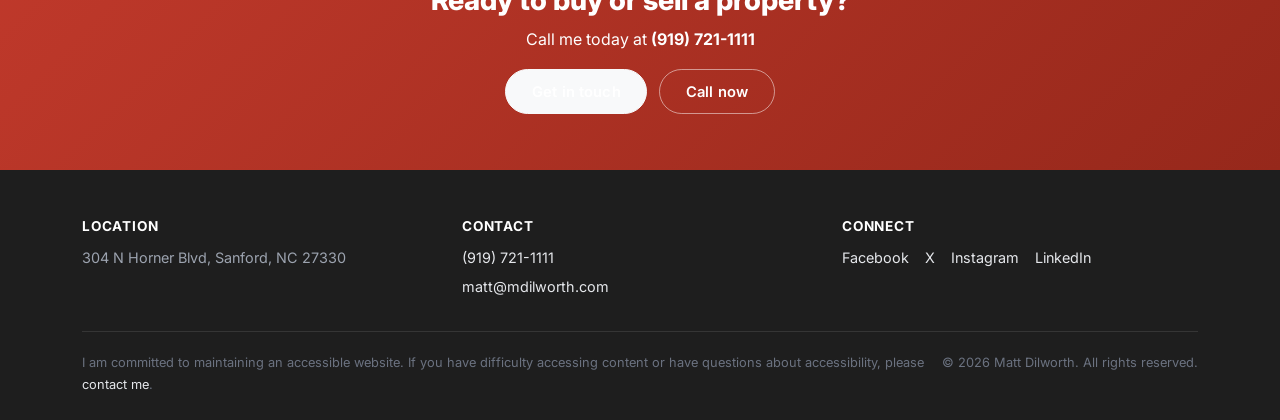
==== commit d51900fd: "feat: apply 2026 theme — new CSS, Inter font, logo + headshot, hero grid Agent-Logs-Url: https://git" ====
--- a/index.html
+++ b/index.html
@@ -5,6 +5,9 @@
   <title>Matt Dilworth | Sanford Real Estate</title>
   <meta name="viewport" content="width=device-width, initial-scale=1">
   <meta name="description" content="Full-service real estate for buyers and sellers in Sanford, NC. Call (919) 721-1111.">
+  <link rel="preconnect" href="https://fonts.googleapis.com">
+  <link rel="preconnect" href="https://fonts.gstatic.com" crossorigin>
+  <link href="https://fonts.googleapis.com/css2?family=Inter:wght@400;600;700;800&display=swap" rel="stylesheet">
   <link href="https://cdn.jsdelivr.net/npm/bootstrap@5.3.3/dist/css/bootstrap.min.css" rel="stylesheet">
   <link href="/css/style.css" rel="stylesheet">
 </head>
@@ -12,72 +15,27 @@
   <div id="top-bar"></div>
   <div id="site-nav"></div>
 
+  <!-- Hero -->
   <section class="page-hero-home">
     <div class="container">
-      <div class="row align-items-center g-5">
-        <div class="col-lg-6">
-          <h1 class="display-5 fw-bold mb-3">Let's find your next home or get yours sold</h1>
-          <p class="lead mb-4">I guide buyers and sellers through every step so you can move forward with confidence.</p>
-          <a href="/contact.html" class="btn btn-primary btn-lg me-2">Get in touch</a>
-          <a href="/services.html" class="btn btn-outline-light btn-lg">View services</a>
+      <div class="hero-grid">
+        <div class="hero-copy">
+          <span class="eyebrow">Sanford, NC Real Estate</span>
+          <h1>Let's find your next home or get yours sold</h1>
+          <p class="lead">I guide buyers and sellers through every step so you can move forward with confidence.</p>
+          <div class="hero-actions">
+            <a href="#consultation" class="btn btn-primary btn-lg">Request consultation</a>
+            <a href="/services.html" class="btn btn-outline-primary btn-lg">View services</a>
+          </div>
+          <p class="hero-meta">Questions? Call <a href="tel:+19197211111">(919) 721-1111</a></p>
         </div>
-        <div class="col-lg-6">
-          <div class="card shadow">
-            <div class="card-body">
-              <h2 class="h4 mb-1">Request a consultation</h2>
-              <p class="small text-muted mb-3">Share a few details and I'll follow up quickly.</p>
-              <form id="lead-form" novalidate>
-                <div class="row g-3">
-                  <div class="col-md-6">
-                    <label for="interest" class="form-label">Interested in</label>
-                    <select id="interest" class="form-select" required>
-                      <option selected disabled value="">Choose...</option>
-                      <option value="buying">Buying</option>
-                      <option value="selling">Selling</option>
-                      <option value="both">Both</option>
-                    </select>
-                  </div>
-                  <div class="col-md-6">
-                    <label for="location" class="form-label">Preferred area</label>
-                    <input type="text" class="form-control" id="location" placeholder="Sanford, Spring Lake..." required>
-                  </div>
-                  <div class="col-md-6">
-                    <label for="propertyType" class="form-label">Property type</label>
-                    <select id="propertyType" class="form-select">
-                      <option selected disabled value="">Choose...</option>
-                      <option value="house">House</option>
-                      <option value="apartment">Apartment</option>
-                      <option value="house-pool">House with Pool</option>
-                      <option value="commercial">Commercial</option>
-                      <option value="other">Other</option>
-                    </select>
-                  </div>
-                  <div class="col-md-6">
-                    <label for="priceRange" class="form-label">Price range</label>
-                    <input type="text" class="form-control" id="priceRange" placeholder="$200k - $500k">
-                  </div>
-                  <div class="col-md-6">
-                    <label for="name" class="form-label">Name</label>
-                    <input type="text" class="form-control" id="name" required>
-                  </div>
-                  <div class="col-md-6">
-                    <label for="email" class="form-label">Email</label>
-                    <input type="email" class="form-control" id="email" required>
-                  </div>
-                  <div class="col-md-6">
-                    <label for="phone" class="form-label">Phone</label>
-                    <input type="tel" class="form-control" id="phone">
-                  </div>
-                  <div class="col-12">
-                    <label for="message" class="form-label">Additional details</label>
-                    <textarea class="form-control" id="message" rows="3" placeholder="Timing, must-haves, questions..."></textarea>
-                  </div>
-                </div>
-                <div class="d-grid d-md-flex justify-content-md-end mt-3">
-                  <button type="submit" class="btn btn-primary">Submit request</button>
-                </div>
-                <div id="form-alert" class="alert mt-3 d-none" role="alert"></div>
-              </form>
+        <div>
+          <div class="agent-card">
+            <img src="/assets/Headshot-Dilworth-Matt-600x600.jpg" alt="Matt Dilworth, REALTOR®" class="agent-photo">
+            <div class="agent-card-body">
+              <p class="agent-name">Matt Dilworth</p>
+              <p class="agent-role">REALTOR® &middot; Sanford, NC</p>
+              <p class="agent-tagline">20+ years helping clients buy &amp; sell</p>
             </div>
           </div>
         </div>
@@ -85,7 +43,76 @@
     </div>
   </section>
 
-  <section class="py-5">
+  <!-- Consultation Form -->
+  <section id="consultation">
+    <div class="container">
+      <div class="row justify-content-center">
+        <div class="col-lg-8">
+          <div class="text-center mb-4">
+            <p class="section-label">Start Here</p>
+            <h2 class="mb-1">Request a consultation</h2>
+            <div class="section-divider"></div>
+            <p class="text-muted">Share a few details and I'll follow up quickly.</p>
+          </div>
+          <form id="lead-form" novalidate>
+              <div class="row g-3">
+                <div class="col-md-6">
+                  <label for="interest" class="form-label">Interested in</label>
+                  <select id="interest" class="form-select" required>
+                    <option selected disabled value="">Choose...</option>
+                    <option value="buying">Buying</option>
+                    <option value="selling">Selling</option>
+                    <option value="both">Both</option>
+                  </select>
+                </div>
+                <div class="col-md-6">
+                  <label for="location" class="form-label">Preferred area</label>
+                  <input type="text" class="form-control" id="location" placeholder="Sanford, Spring Lake..." required>
+                </div>
+                <div class="col-md-6">
+                  <label for="propertyType" class="form-label">Property type</label>
+                  <select id="propertyType" class="form-select">
+                    <option selected disabled value="">Choose...</option>
+                    <option value="house">House</option>
+                    <option value="apartment">Apartment</option>
+                    <option value="house-pool">House with Pool</option>
+                    <option value="commercial">Commercial</option>
+                    <option value="other">Other</option>
+                  </select>
+                </div>
+                <div class="col-md-6">
+                  <label for="priceRange" class="form-label">Price range</label>
+                  <input type="text" class="form-control" id="priceRange" placeholder="$200k - $500k">
+                </div>
+                <div class="col-md-6">
+                  <label for="name" class="form-label">Name</label>
+                  <input type="text" class="form-control" id="name" required>
+                </div>
+                <div class="col-md-6">
+                  <label for="email" class="form-label">Email</label>
+                  <input type="email" class="form-control" id="email" required>
+                </div>
+                <div class="col-md-6">
+                  <label for="phone" class="form-label">Phone</label>
+                  <input type="tel" class="form-control" id="phone">
+                </div>
+                <div class="col-12">
+                  <label for="message" class="form-label">Additional details</label>
+                  <textarea class="form-control" id="message" rows="3" placeholder="Timing, must-haves, questions..."></textarea>
+                </div>
+              </div>
+              <div class="d-grid d-md-flex justify-content-md-end mt-3">
+                <button type="submit" class="btn btn-primary">Submit request</button>
+              </div>
+              <div id="form-alert" class="alert mt-3 d-none" role="alert"></div>
+            </form>
+        </div>
+      </div>
+    </div>
+  </section>
+
+  <!-- About -->
+  <section>
     <div class="container">
       <div class="row g-5 align-items-center">
         <div class="col-lg-6">
@@ -105,31 +132,34 @@
     </div>
   </section>
 
-  <section class="py-5 bg-light">
+  <!-- Services -->
+  <section>
     <div class="container text-center">
       <p class="section-label">Professional Services</p>
       <h2 class="mb-1">How I help buyers and sellers</h2>
       <div class="section-divider"></div>
       <div class="row g-4 mt-2">
-        <div class="col-md-6 col-lg-3"><div class="card h-100 border-0 shadow-sm"><div class="card-body"><div class="service-icon">&#127968;</div><h5>Market Expertise</h5><p class="small">Up-to-date pricing and trend insight.</p></div></div></div>
-        <div class="col-md-6 col-lg-3"><div class="card h-100 border-0 shadow-sm"><div class="card-body"><div class="service-icon">&#128101;</div><h5>Client-Focused</h5><p class="small">I start by understanding your needs.</p></div></div></div>
-        <div class="col-md-6 col-lg-3"><div class="card h-100 border-0 shadow-sm"><div class="card-body"><div class="service-icon">&#128172;</div><h5>Responsive</h5><p class="small">Clear, timely communication always.</p></div></div></div>
-        <div class="col-md-6 col-lg-3"><div class="card h-100 border-0 shadow-sm"><div class="card-body"><div class="service-icon">&#129309;</div><h5>Referral Network</h5><p class="small">Trusted lenders, inspectors, and more.</p></div></div></div>
+        <div class="col-md-6 col-lg-3"><div class="card h-100"><div class="card-body"><div class="service-icon">&#127968;</div><h5>Market Expertise</h5><p class="small">Up-to-date pricing and trend insight.</p></div></div></div>
+        <div class="col-md-6 col-lg-3"><div class="card h-100"><div class="card-body"><div class="service-icon">&#128101;</div><h5>Client-Focused</h5><p class="small">I start by understanding your needs.</p></div></div></div>
+        <div class="col-md-6 col-lg-3"><div class="card h-100"><div class="card-body"><div class="service-icon">&#128172;</div><h5>Responsive</h5><p class="small">Clear, timely communication always.</p></div></div></div>
+        <div class="col-md-6 col-lg-3"><div class="card h-100"><div class="card-body"><div class="service-icon">&#129309;</div><h5>Referral Network</h5><p class="small">Trusted lenders, inspectors, and more.</p></div></div></div>
       </div>
     </div>
   </section>
 
-  <section class="py-5">
+  <!-- Stats -->
+  <section>
     <div class="container">
       <div class="row g-4 text-center">
-        <div class="col-md-4"><h3 class="text-primary">$200K - $500K</h3><p>Typical price range for homes bought and sold</p></div>
-        <div class="col-md-4"><h3 class="text-primary">Areas Served</h3><p>West End, Glen Allen, Midlothian, Sanford &amp; more</p></div>
-        <div class="col-md-4"><h3 class="text-primary">20+ Years</h3><p>Of experience helping clients buy and sell</p></div>
+        <div class="col-md-4 stat-item"><h3>$200K – $500K</h3><p>Typical price range for homes bought and sold</p></div>
+        <div class="col-md-4 stat-item"><h3>Areas Served</h3><p>West End, Glen Allen, Midlothian, Sanford &amp; more</p></div>
+        <div class="col-md-4 stat-item"><h3>20+ Years</h3><p>Of experience helping clients buy and sell</p></div>
       </div>
     </div>
   </section>
 
-  <section class="py-5 bg-light">
+  <!-- Testimonials -->
+  <section>
     <div class="container">
       <div class="text-center mb-4">
         <p class="section-label">Testimonials</p>
@@ -137,9 +167,24 @@
         <div class="section-divider"></div>
       </div>
       <div class="row g-4">
-        <div class="col-md-4"><div class="card h-100 border-0 shadow-sm"><div class="card-body"><p class="testimonial-text">"Matt was a steady guide from first showing to closing. I couldn't have done it alone."</p><p class="small mb-0 fw-semibold">- John Watson</p></div></div></div>
-        <div class="col-md-4"><div class="card h-100 border-0 shadow-sm"><div class="card-body"><p class="testimonial-text">"He handled the details of my purchase professionally."</p><p class="small mb-0 fw-semibold">- John D.</p></div></div></div>
-        <div class="col-md-4"><div class="card h-100 border-0 shadow-sm"><div class="card-body"><p class="testimonial-text">"Organized, knowledgeable, and easy to work with."</p><p class="small mb-0 fw-semibold">- Anthony S.</p></div></div></div>
+        <div class="col-md-4">
+          <div class="testimonial-card">
+            <p class="testimonial-text">"Matt was a steady guide from first showing to closing. I couldn't have done it alone."</p>
+            <p class="testimonial-author">— John Watson</p>
+          </div>
+        </div>
+        <div class="col-md-4">
+          <div class="testimonial-card">
+            <p class="testimonial-text">"He handled the details of my purchase professionally."</p>
+            <p class="testimonial-author">— John D.</p>
+          </div>
+        </div>
+        <div class="col-md-4">
+          <div class="testimonial-card">
+            <p class="testimonial-text">"Organized, knowledgeable, and easy to work with."</p>
+            <p class="testimonial-author">— Anthony S.</p>
+          </div>
+        </div>
       </div>
     </div>
   </section>
--- a/css/style.css
+++ b/css/style.css
@@ -1,125 +1,421 @@
+/* ===================================================
+   Matt Dilworth Real Estate — 2026 Theme
+   =================================================== */
+
 :root {
-  --primary: #5bc5c8;
-  --primary-dark: #3ba8ab;
-  --dark: #333;
-  --gray: #6c757d;
-  --light-bg: #f8f9fa;
-}
+  /* Logo-derived palette */
+  --primary: #C0392B;          /* red from logo bar */
+  --primary-dark: #96281B;
+  --primary-soft: #FDECEA;
+  --accent: #D4A843;           /* gold from logo house */
+  --accent-soft: #FDF5E1;
+  --blue: #2E6BB8;             /* blue from logo house */
+  --dark: #1E1E1E;
+  --gray: #5A5A5A;
+  --gray-light: #9CA3AF;
+  --light-bg: #FAF7F2;        /* warm off-white */
+  --surface: #FFFFFF;
+  --border: #E8E0D4;
+  --radius: 1rem;
+  --radius-sm: 0.5rem;
+  --font-sans: 'Inter', system-ui, -apple-system, BlinkMacSystemFont, 'Segoe UI', sans-serif;
+  --shadow-sm: 0 1px 3px rgba(0,0,0,.06);
+  --shadow-md: 0 8px 30px rgba(0,0,0,.08);
+  --shadow-lg: 0 20px 50px rgba(0,0,0,.10);
+}
+
+/* === Reset & Base === */
+*,
+*::before,
+*::after { box-sizing: border-box; }
 
 body {
-  font-family: 'Segoe UI', Tahoma, Geneva, Verdana, sans-serif;
+  font-family: var(--font-sans);
+  color: var(--dark);
+  background: var(--surface);
   scroll-behavior: smooth;
-}
-
-/* Top bar */
+  line-height: 1.7;
+  -webkit-font-smoothing: antialiased;
+}
+
+a { color: var(--primary); text-decoration: none; transition: color .2s; }
+a:hover { color: var(--primary-dark); text-decoration: underline; }
+
+img { max-width: 100%; height: auto; }
+
+/* === Top Bar === */
 .top-bar {
   background: var(--dark);
   color: #fff;
-  font-size: 0.85rem;
-  padding: 0.4rem 0;
-}
-.top-bar a { color: #fff; text-decoration: none; }
-.top-bar a:hover { text-decoration: underline; }
-
-/* Nav overrides */
-.navbar-brand { font-weight: 700; font-size: 1.25rem; }
-.nav-link { text-transform: uppercase; font-size: 0.85rem; letter-spacing: 0.04em; }
-.nav-link:hover, .nav-link.active { color: var(--primary) !important; }
-
-/* Buttons */
+  font-size: 0.8rem;
+  padding: 0.45rem 0;
+  letter-spacing: 0.02em;
+}
+.top-bar a { color: #fff; text-decoration: none; opacity: .85; transition: opacity .2s; }
+.top-bar a:hover { opacity: 1; text-decoration: underline; }
+
+/* === Navbar === */
+#site-nav.navbar {
+  background: var(--surface) !important;
+  border-bottom: 1px solid var(--border);
+  padding: 0.6rem 0;
+  transition: box-shadow .3s;
+}
+#site-nav.navbar.scrolled {
+  box-shadow: var(--shadow-sm);
+}
+
+.navbar-brand {
+  font-weight: 800;
+  font-size: 0;          /* hide text; show logo */
+  display: flex;
+  align-items: center;
+  gap: 0.6rem;
+}
+.navbar-brand .brand-logo {
+  height: 48px;
+  width: auto;
+  display: block;
+}
+.navbar-brand .brand-text {
+  font-size: 1.15rem;
+  font-weight: 700;
+  color: var(--dark);
+  line-height: 1.2;
+}
+
+.nav-link {
+  text-transform: uppercase;
+  font-size: 0.8rem;
+  letter-spacing: 0.06em;
+  font-weight: 600;
+  color: var(--gray) !important;
+  transition: color .2s;
+  padding: 0.5rem 0.9rem !important;
+}
+.nav-link:hover,
+.nav-link.active {
+  color: var(--primary) !important;
+}
+
+/* === Buttons === */
+.btn {
+  font-weight: 600;
+  border-radius: 999px;
+  padding: 0.65rem 1.6rem;
+  font-size: 0.92rem;
+  transition: all .2s;
+  letter-spacing: 0.01em;
+}
+
 .btn-primary {
   background: var(--primary);
   border-color: var(--primary);
-}
-.btn-primary:hover {
+  color: #fff;
+}
+.btn-primary:hover,
+.btn-primary:focus {
   background: var(--primary-dark);
   border-color: var(--primary-dark);
-}
+  box-shadow: 0 4px 14px rgba(192,57,43,.25);
+}
+
 .btn-outline-primary {
+  color: var(--dark);
+  border-color: var(--border);
+  background: transparent;
+}
+.btn-outline-primary:hover {
+  background: var(--light-bg);
+  border-color: var(--gray-light);
+  color: var(--dark);
+}
+
+/* === Home Hero === */
+.page-hero-home {
+  background: none;
+  color: var(--dark);
+  padding: 0;
+  position: relative;
+}
+
+.hero-grid {
+  display: grid;
+  grid-template-columns: 1.1fr 0.9fr;
+  gap: 3rem;
+  align-items: center;
+  padding: 4rem 0 3rem;
+}
+
+.hero-copy .eyebrow {
+  display: inline-flex;
+  padding: 0.25rem 0.85rem;
+  border-radius: 999px;
+  background: var(--primary-soft);
   color: var(--primary);
-  border-color: var(--primary);
-}
-.btn-outline-primary:hover {
-  background: var(--primary);
-  border-color: var(--primary);
-  color: #fff;
-}
-
-/* Page hero banners */
+  font-size: 0.72rem;
+  letter-spacing: 0.08em;
+  text-transform: uppercase;
+  font-weight: 700;
+  margin-bottom: 1rem;
+}
+
+.hero-copy h1 {
+  font-size: clamp(2.2rem, 3.5vw + 0.5rem, 3.2rem);
+  font-weight: 800;
+  line-height: 1.1;
+  color: var(--dark);
+  margin: 0 0 1rem;
+  text-transform: none;
+}
+
+.hero-copy .lead {
+  font-size: 1.1rem;
+  color: var(--gray);
+  font-style: normal;
+  max-width: 30rem;
+  margin-bottom: 1.75rem;
+  line-height: 1.7;
+}
+
+.hero-actions {
+  display: flex;
+  flex-wrap: wrap;
+  gap: 0.75rem;
+  margin-bottom: 1.25rem;
+}
+
+.hero-meta {
+  font-size: 0.9rem;
+  color: var(--gray-light);
+}
+.hero-meta a { color: var(--primary); font-weight: 600; }
+
+/* Agent Card in Hero */
+.agent-card {
+  background: var(--surface);
+  border: 1px solid var(--border);
+  border-radius: var(--radius);
+  padding: 1rem;
+  max-width: 340px;
+  box-shadow: var(--shadow-lg);
+  margin-left: auto;
+}
+.agent-card .agent-photo {
+  width: 100%;
+  aspect-ratio: 1;
+  object-fit: cover;
+  border-radius: calc(var(--radius) - 4px);
+  display: block;
+}
+.agent-card-body { padding-top: 0.9rem; }
+.agent-card-body .agent-name { margin: 0; font-weight: 700; font-size: 1.05rem; }
+.agent-card-body .agent-role { margin: 0.1rem 0; font-size: 0.85rem; color: var(--gray); }
+.agent-card-body .agent-tagline { margin: 0.35rem 0 0; font-size: 0.85rem; color: var(--gray-light); }
+
+@media (max-width: 768px) {
+  .hero-grid {
+    grid-template-columns: 1fr;
+    padding: 2.5rem 0 2rem;
+    gap: 2rem;
+  }
+  .agent-card { margin-left: 0; max-width: 280px; }
+}
+
+/* === Sub-page Hero Banners === */
 .page-hero {
-  background: linear-gradient(rgba(0,0,0,.45), rgba(0,0,0,.45)),
-              url('https://images.unsplash.com/photo-1600596542815-ffad4c1539a9?w=1600&q=80') center/cover no-repeat;
-  color: #fff;
-  padding: 5rem 0;
+  background: linear-gradient(135deg, var(--dark) 0%, #2a2a2a 100%);
+  color: #fff;
+  padding: 4rem 0;
   text-align: center;
 }
-.page-hero h1 { font-size: 2.8rem; font-weight: 700; text-transform: uppercase; }
-.page-hero p.lead { font-style: italic; font-size: 1.2rem; }
-.page-hero-home {
-  background: linear-gradient(rgba(0,0,0,.35), rgba(0,0,0,.35)),
-              url('https://images.unsplash.com/photo-1600585154340-be6161a56a0c?w=1600&q=80') center/cover no-repeat;
-  color: #fff;
-  padding: 5rem 0;
-}
-
-/* Section helpers */
+.page-hero h1 {
+  font-size: 2.4rem;
+  font-weight: 800;
+  text-transform: none;
+  margin-bottom: 0.5rem;
+}
+.page-hero p.lead {
+  font-style: normal;
+  font-size: 1.1rem;
+  opacity: .85;
+}
+
+/* === Section Helpers === */
 .section-label {
   text-transform: uppercase;
-  letter-spacing: 0.08em;
+  letter-spacing: 0.1em;
+  font-weight: 700;
+  font-size: 0.72rem;
+  color: var(--primary);
+  margin-bottom: 0.5rem;
+}
+.section-divider {
+  width: 48px;
+  height: 3px;
+  background: var(--accent);
+  border-radius: 2px;
+  margin: 0.6rem auto 1.5rem;
+}
+
+section {
+  padding: 4rem 0;
+}
+section:nth-of-type(even) {
+  background: var(--light-bg);
+}
+
+/* === Lead Form === */
+#lead-form {
+  background: var(--surface);
+  border: 1px solid var(--border);
+  border-radius: var(--radius);
+  padding: 2rem;
+  box-shadow: var(--shadow-md);
+}
+
+#lead-form .form-control,
+#lead-form .form-select {
+  border-radius: var(--radius-sm);
+  border: 1px solid var(--border);
+  padding: 0.6rem 0.85rem;
+  font-size: 0.92rem;
+  transition: border-color .2s, box-shadow .2s;
+}
+#lead-form .form-control:focus,
+#lead-form .form-select:focus {
+  border-color: var(--primary);
+  box-shadow: 0 0 0 3px rgba(192,57,43,.12);
+}
+
+/* === About Section === */
+.about-section {
+  background: var(--light-bg);
+}
+.about-section .about-photo {
+  width: 100%;
+  max-width: 320px;
+  border-radius: var(--radius);
+  box-shadow: var(--shadow-md);
+}
+
+/* === Service Cards === */
+.service-icon {
+  font-size: 2.2rem;
+  width: 56px;
+  height: 56px;
+  display: flex;
+  align-items: center;
+  justify-content: center;
+  background: var(--primary-soft);
+  border-radius: 14px;
+  margin-bottom: 0.85rem;
+}
+
+.card {
+  border: 1px solid var(--border);
+  border-radius: var(--radius);
+  box-shadow: var(--shadow-sm);
+  transition: box-shadow .2s, transform .2s;
+  overflow: hidden;
+}
+.card:hover {
+  box-shadow: var(--shadow-md);
+  transform: translateY(-2px);
+}
+
+/* === Stats === */
+.stat-item h3 {
+  font-size: 1.6rem;
+  font-weight: 800;
+  color: var(--primary);
+  margin-bottom: 0.25rem;
+}
+.stat-item p {
+  color: var(--gray);
+  font-size: 0.9rem;
+}
+
+/* === Testimonials === */
+.testimonial-card {
+  background: var(--surface);
+  border: 1px solid var(--border);
+  border-radius: var(--radius);
+  padding: 1.75rem;
+  box-shadow: var(--shadow-sm);
+}
+.testimonial-text {
+  font-style: italic;
+  font-size: 1rem;
+  color: var(--dark);
+  line-height: 1.7;
+  margin-bottom: 1rem;
+}
+.testimonial-author {
   font-weight: 600;
-  font-size: 0.85rem;
-  color: var(--primary);
-}
-.section-divider {
-  width: 60px;
-  height: 3px;
-  background: var(--primary);
-  margin: 0.75rem auto 1.5rem;
-}
-
-/* Testimonial cards */
-.testimonial-text { font-style: italic; }
-
-/* CTA band */
+  font-size: 0.9rem;
+  color: var(--gray);
+}
+
+/* === CTA Band === */
 .cta-band {
-  background: var(--primary);
-  color: #fff;
-  padding: 3rem 0;
-}
+  background: linear-gradient(135deg, var(--primary) 0%, var(--primary-dark) 100%);
+  color: #fff;
+  padding: 3.5rem 0;
+  text-align: center;
+}
+.cta-band h2 { font-weight: 800; margin-bottom: 0.5rem; }
 .cta-band a { color: #fff; }
-
-/* Footer */
+.cta-band .btn-outline-primary {
+  color: #fff;
+  border-color: rgba(255,255,255,.5);
+}
+.cta-band .btn-outline-primary:hover {
+  background: rgba(255,255,255,.15);
+  border-color: #fff;
+  color: #fff;
+}
+
+/* === Footer === */
 .site-footer {
   background: var(--dark);
-  color: #adb5bd;
+  color: #9CA3AF;
   padding: 3rem 0 1.5rem;
-}
-.site-footer a { color: #f8f9fa; text-decoration: none; }
-.site-footer a:hover { text-decoration: underline; }
-
-/* Card icon placeholder */
-.service-icon {
-  font-size: 2.5rem;
-  color: var(--primary);
+  font-size: 0.9rem;
+}
+.site-footer h5 {
+  color: #fff;
+  font-size: 0.85rem;
+  text-transform: uppercase;
+  letter-spacing: 0.06em;
+  font-weight: 700;
   margin-bottom: 0.75rem;
 }
-
-/* Blog card */
-.blog-card img {
-  height: 200px;
-  object-fit: cover;
-}
-
-/* Video embed responsive */
+.site-footer a { color: #E5E7EB; text-decoration: none; }
+.site-footer a:hover { color: #fff; text-decoration: underline; }
+.footer-bottom {
+  border-top: 1px solid rgba(255,255,255,.1);
+  margin-top: 2rem;
+  padding-top: 1.25rem;
+  font-size: 0.8rem;
+  color: #6B7280;
+}
+
+/* === Blog Card === */
+.blog-card img { height: 200px; object-fit: cover; border-radius: var(--radius) var(--radius) 0 0; }
+
+/* === Video Embed === */
 .video-wrapper {
   position: relative;
   padding-bottom: 56.25%;
   height: 0;
   overflow: hidden;
+  border-radius: var(--radius);
 }
 .video-wrapper iframe {
-  position: absolute;
-  top: 0; left: 0;
-  width: 100%; height: 100%;
-  border: 0;
-}
+  position: absolute; top: 0; left: 0;
+  width: 100%; height: 100%; border: 0;
+}
+
+/* === Utility === */
+.rounded-xl { border-radius: var(--radius) !important; }
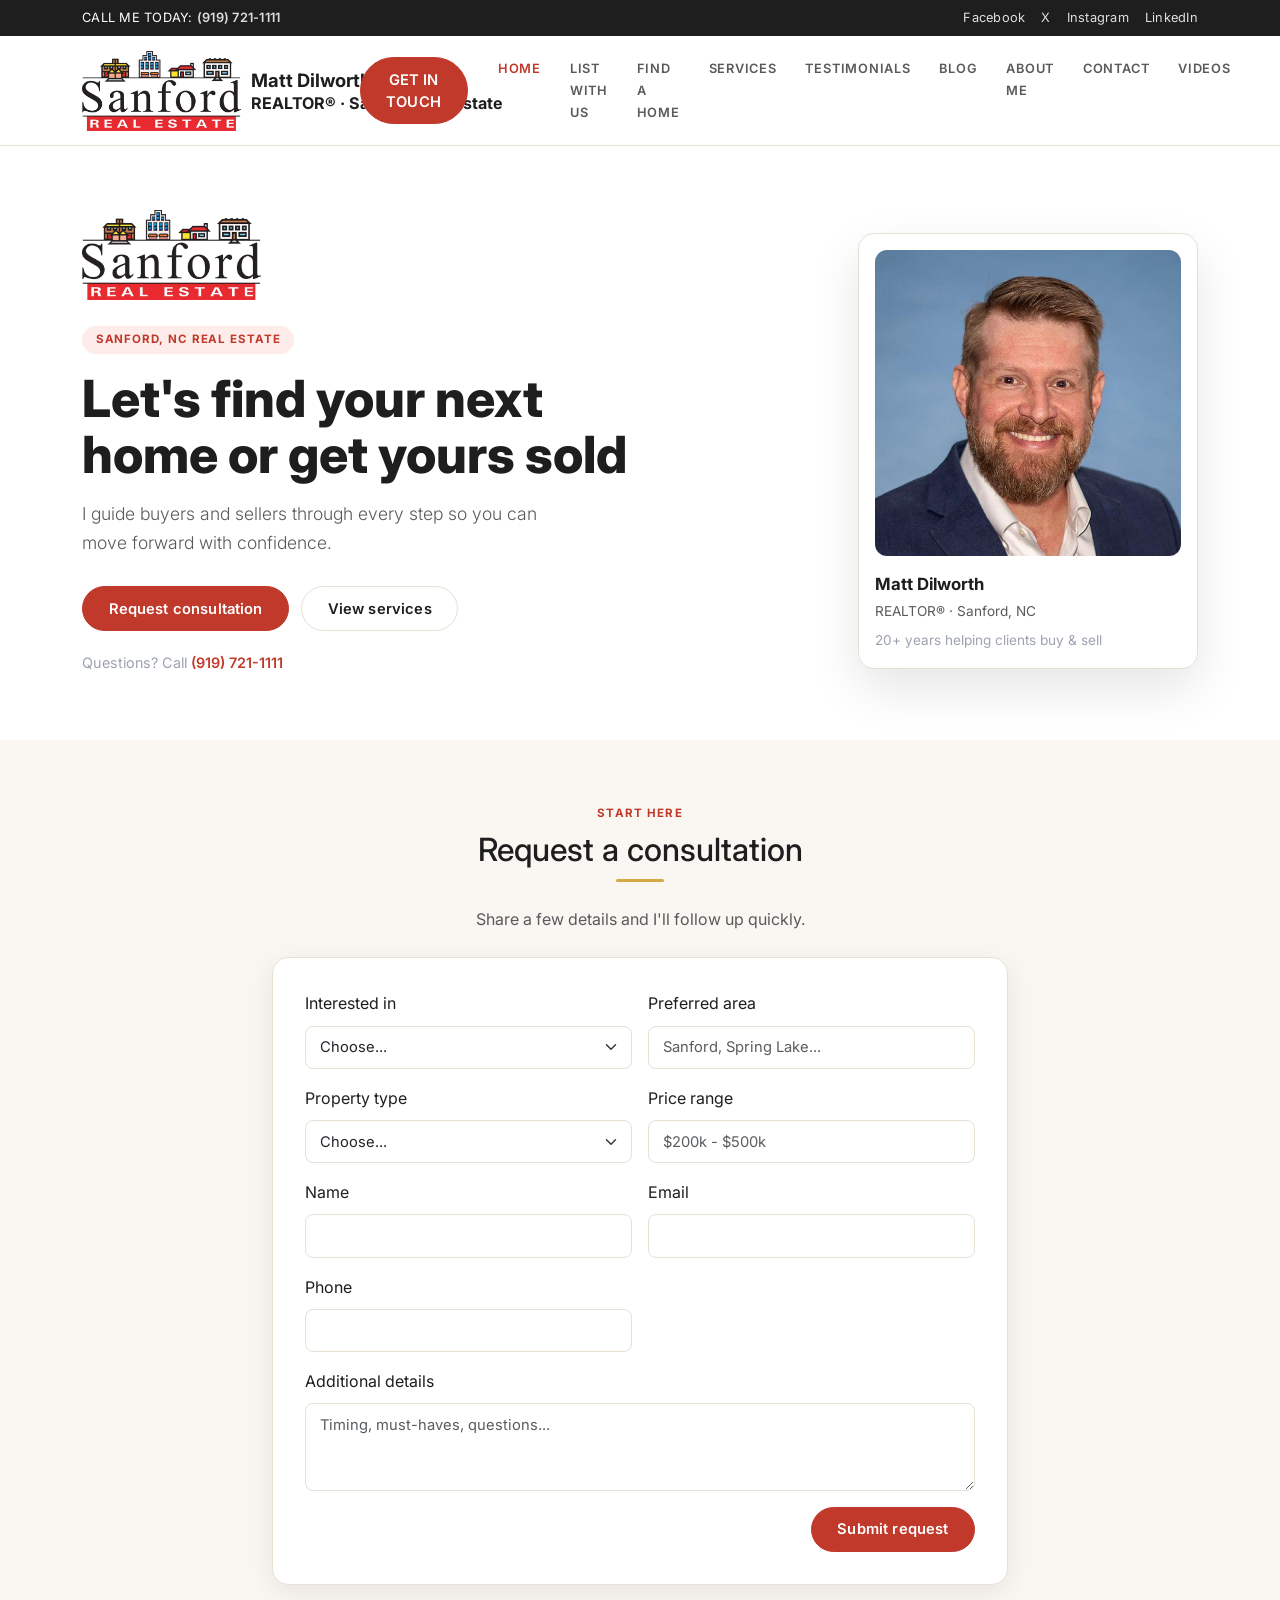
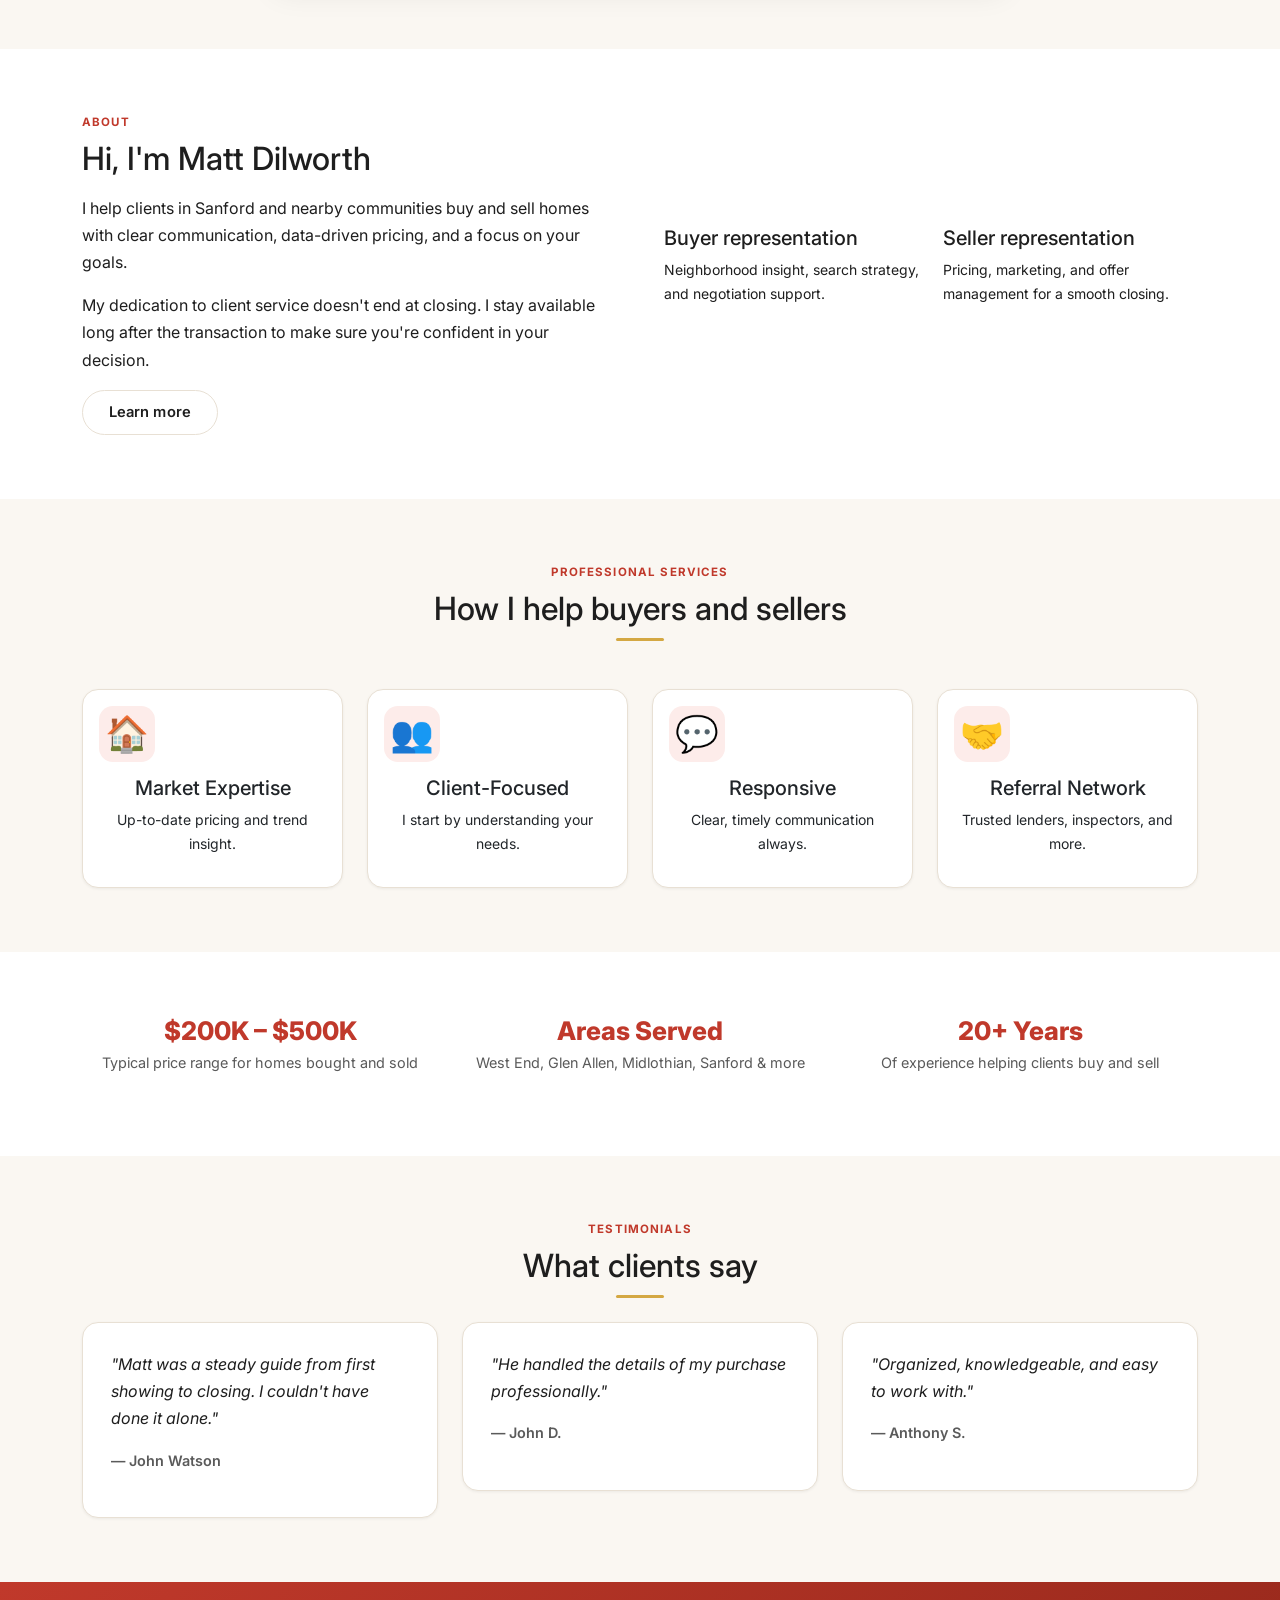
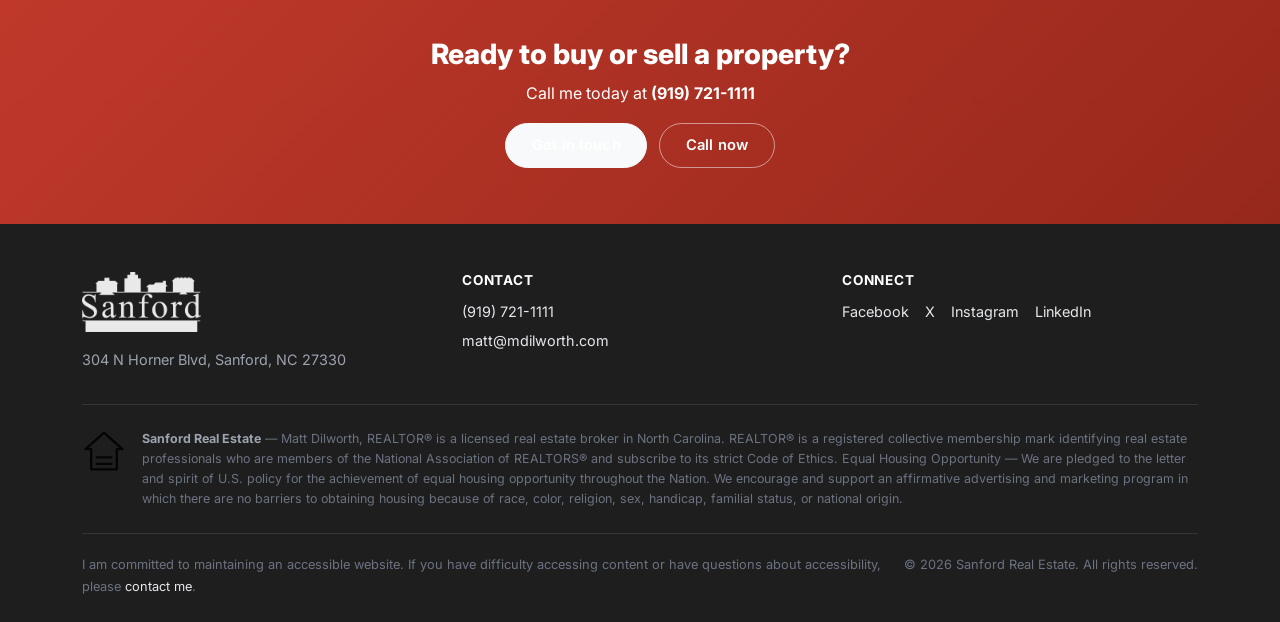
==== commit 890be983: "Use SanfordRE-logo.webp as app logo; make logo prominent; add headshot to About page Agent-Logs-Url:" ====
--- a/index.html
+++ b/index.html
@@ -20,6 +20,7 @@
     <div class="container">
       <div class="hero-grid">
         <div class="hero-copy">
+          <img src="/assets/SanfordRE-logo.webp" alt="Sanford Real Estate" class="hero-logo mb-4">
           <span class="eyebrow">Sanford, NC Real Estate</span>
           <h1>Let's find your next home or get yours sold</h1>
           <p class="lead">I guide buyers and sellers through every step so you can move forward with confidence.</p>
--- a/css/style.css
+++ b/css/style.css
@@ -36,7 +36,10 @@
   scroll-behavior: smooth;
   line-height: 1.7;
   -webkit-font-smoothing: antialiased;
-}
+  opacity: 0;
+  transition: opacity 0.3s ease;
+}
+body.page-ready { opacity: 1; }
 
 a { color: var(--primary); text-decoration: none; transition: color .2s; }
 a:hover { color: var(--primary-dark); text-decoration: underline; }
@@ -73,7 +76,7 @@
   gap: 0.6rem;
 }
 .navbar-brand .brand-logo {
-  height: 48px;
+  height: 80px;
   width: auto;
   display: block;
 }
@@ -129,6 +132,13 @@
   background: var(--light-bg);
   border-color: var(--gray-light);
   color: var(--dark);
+}
+
+/* Hero logo above heading */
+.hero-logo {
+  height: 90px;
+  width: auto;
+  display: block;
 }
 
 /* === Home Hero === */
@@ -393,12 +403,39 @@
 }
 .site-footer a { color: #E5E7EB; text-decoration: none; }
 .site-footer a:hover { color: #fff; text-decoration: underline; }
+
+/* Footer compliance row */
+.footer-compliance {
+  border-top: 1px solid rgba(255,255,255,.1);
+  margin-top: 2rem;
+  padding-top: 1.5rem;
+  font-size: 0.78rem;
+  color: #6B7280;
+  line-height: 1.6;
+}
+.footer-compliance strong { color: #9CA3AF; }
+
+.eho-logo {
+  width: 44px;
+  height: 44px;
+  color: #6B7280;
+  opacity: 0.85;
+}
+
 .footer-bottom {
   border-top: 1px solid rgba(255,255,255,.1);
-  margin-top: 2rem;
+  margin-top: 1.5rem;
   padding-top: 1.25rem;
   font-size: 0.8rem;
   color: #6B7280;
+}
+
+.footer-logo {
+  height: 60px;
+  width: auto;
+  display: block;
+  filter: brightness(0) invert(1); /* invert to white for dark footer background */
+  opacity: 0.9;
 }
 
 /* === Blog Card === */
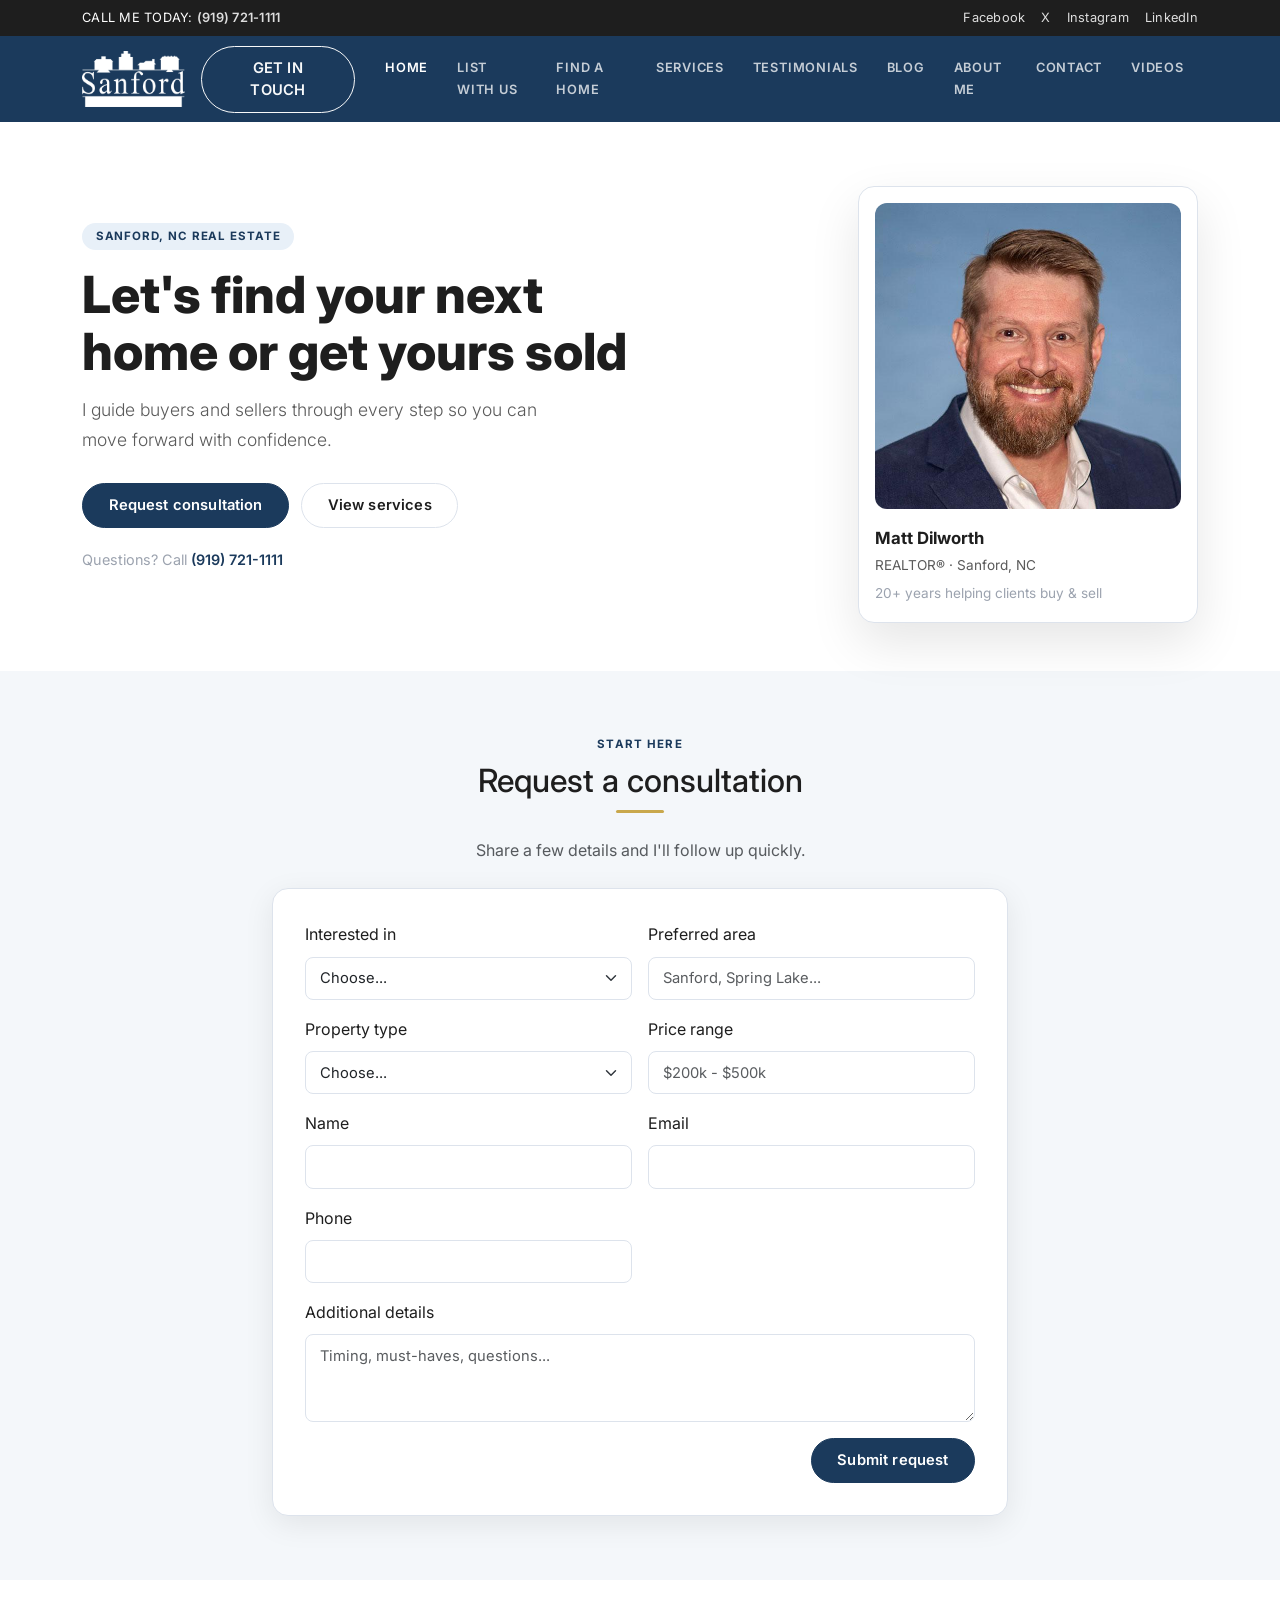
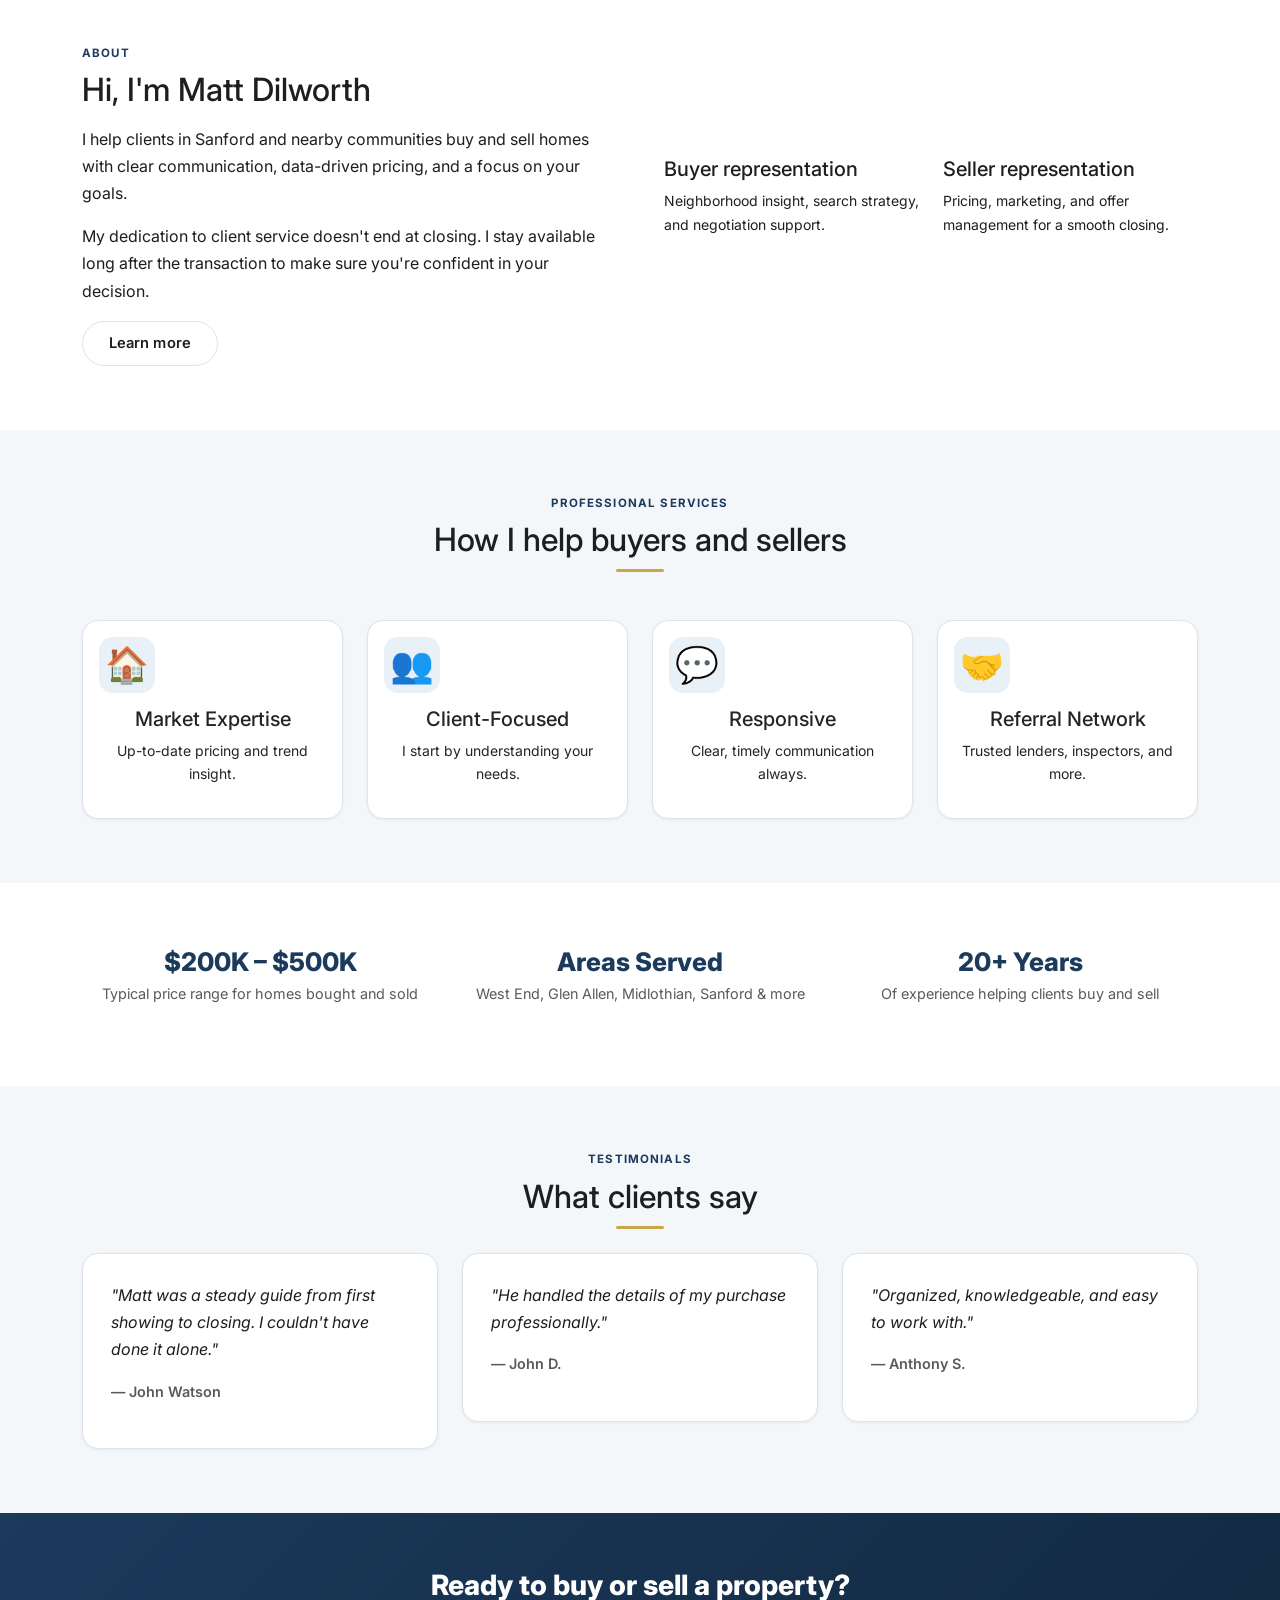
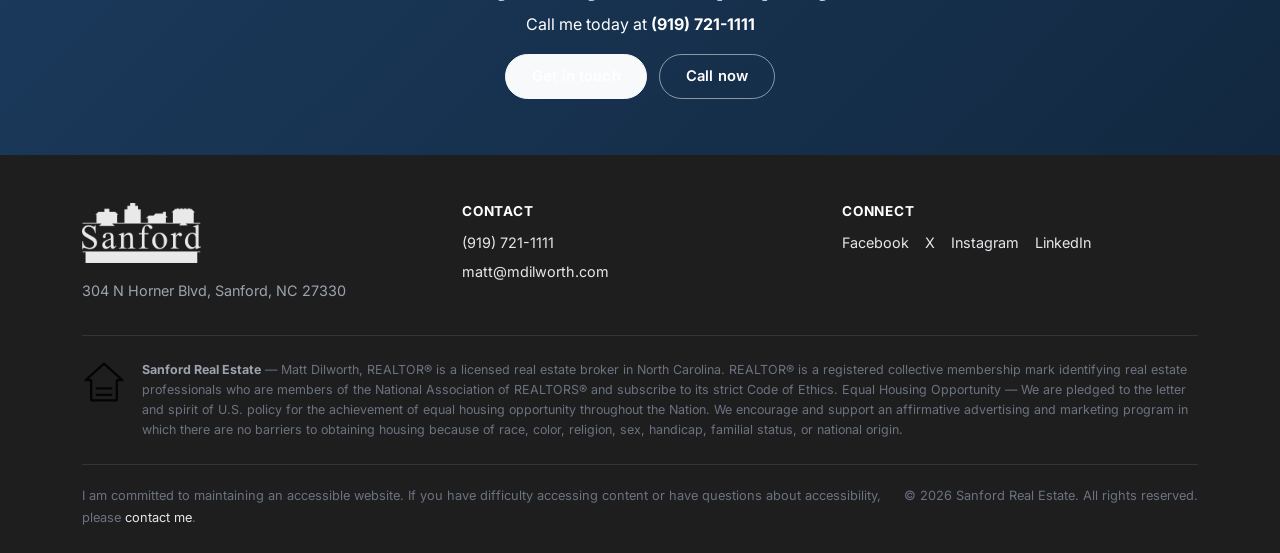
==== commit fc06c3eb: "Move logo to navbar replacing brand text; refresh theme to navy/gold palette Agent-Logs-Url: https:/" ====
--- a/index.html
+++ b/index.html
@@ -20,7 +20,6 @@
     <div class="container">
       <div class="hero-grid">
         <div class="hero-copy">
-          <img src="/assets/SanfordRE-logo.webp" alt="Sanford Real Estate" class="hero-logo mb-4">
           <span class="eyebrow">Sanford, NC Real Estate</span>
           <h1>Let's find your next home or get yours sold</h1>
           <p class="lead">I guide buyers and sellers through every step so you can move forward with confidence.</p>
--- a/css/style.css
+++ b/css/style.css
@@ -3,19 +3,18 @@
    =================================================== */
 
 :root {
-  /* Logo-derived palette */
-  --primary: #C0392B;          /* red from logo bar */
-  --primary-dark: #96281B;
-  --primary-soft: #FDECEA;
-  --accent: #D4A843;           /* gold from logo house */
-  --accent-soft: #FDF5E1;
-  --blue: #2E6BB8;             /* blue from logo house */
+  /* Navy + Gold palette */
+  --primary: #1B3A5C;          /* deep navy */
+  --primary-dark: #122840;
+  --primary-soft: #E8F0F8;
+  --accent: #C9A84C;           /* warm gold */
+  --accent-soft: #FDF8EC;
   --dark: #1E1E1E;
   --gray: #5A5A5A;
   --gray-light: #9CA3AF;
-  --light-bg: #FAF7F2;        /* warm off-white */
+  --light-bg: #F4F7FA;        /* clean cool off-white */
   --surface: #FFFFFF;
-  --border: #E8E0D4;
+  --border: #DDE3EC;
   --radius: 1rem;
   --radius-sm: 0.5rem;
   --font-sans: 'Inter', system-ui, -apple-system, BlinkMacSystemFont, 'Segoe UI', sans-serif;
@@ -59,32 +58,24 @@
 
 /* === Navbar === */
 #site-nav.navbar {
-  background: var(--surface) !important;
-  border-bottom: 1px solid var(--border);
+  background: var(--primary) !important;
+  border-bottom: none;
   padding: 0.6rem 0;
   transition: box-shadow .3s;
 }
 #site-nav.navbar.scrolled {
-  box-shadow: var(--shadow-sm);
+  box-shadow: 0 2px 16px rgba(0,0,0,.3);
 }
 
 .navbar-brand {
-  font-weight: 800;
-  font-size: 0;          /* hide text; show logo */
   display: flex;
   align-items: center;
-  gap: 0.6rem;
 }
 .navbar-brand .brand-logo {
-  height: 80px;
+  height: 56px;
   width: auto;
   display: block;
-}
-.navbar-brand .brand-text {
-  font-size: 1.15rem;
-  font-weight: 700;
-  color: var(--dark);
-  line-height: 1.2;
+  filter: brightness(0) invert(1);
 }
 
 .nav-link {
@@ -92,13 +83,20 @@
   font-size: 0.8rem;
   letter-spacing: 0.06em;
   font-weight: 600;
-  color: var(--gray) !important;
+  color: rgba(255,255,255,.75) !important;
   transition: color .2s;
   padding: 0.5rem 0.9rem !important;
 }
 .nav-link:hover,
 .nav-link.active {
-  color: var(--primary) !important;
+  color: #fff !important;
+}
+
+.navbar-toggler {
+  border-color: rgba(255,255,255,.4);
+}
+.navbar-toggler-icon {
+  background-image: url("data:image/svg+xml,%3csvg xmlns='http://www.w3.org/2000/svg' viewBox='0 0 30 30'%3e%3cpath stroke='rgba%28255%2C255%2C255%2C0.75%29' stroke-linecap='round' stroke-miterlimit='10' stroke-width='2' d='M4 7h22M4 15h22M4 23h22'/%3e%3c/svg%3e");
 }
 
 /* === Buttons === */
@@ -120,7 +118,7 @@
 .btn-primary:focus {
   background: var(--primary-dark);
   border-color: var(--primary-dark);
-  box-shadow: 0 4px 14px rgba(192,57,43,.25);
+  box-shadow: 0 4px 14px rgba(27,58,92,.3);
 }
 
 .btn-outline-primary {
@@ -295,7 +293,7 @@
 #lead-form .form-control:focus,
 #lead-form .form-select:focus {
   border-color: var(--primary);
-  box-shadow: 0 0 0 3px rgba(192,57,43,.12);
+  box-shadow: 0 0 0 3px rgba(27,58,92,.15);
 }
 
 /* === About Section === */
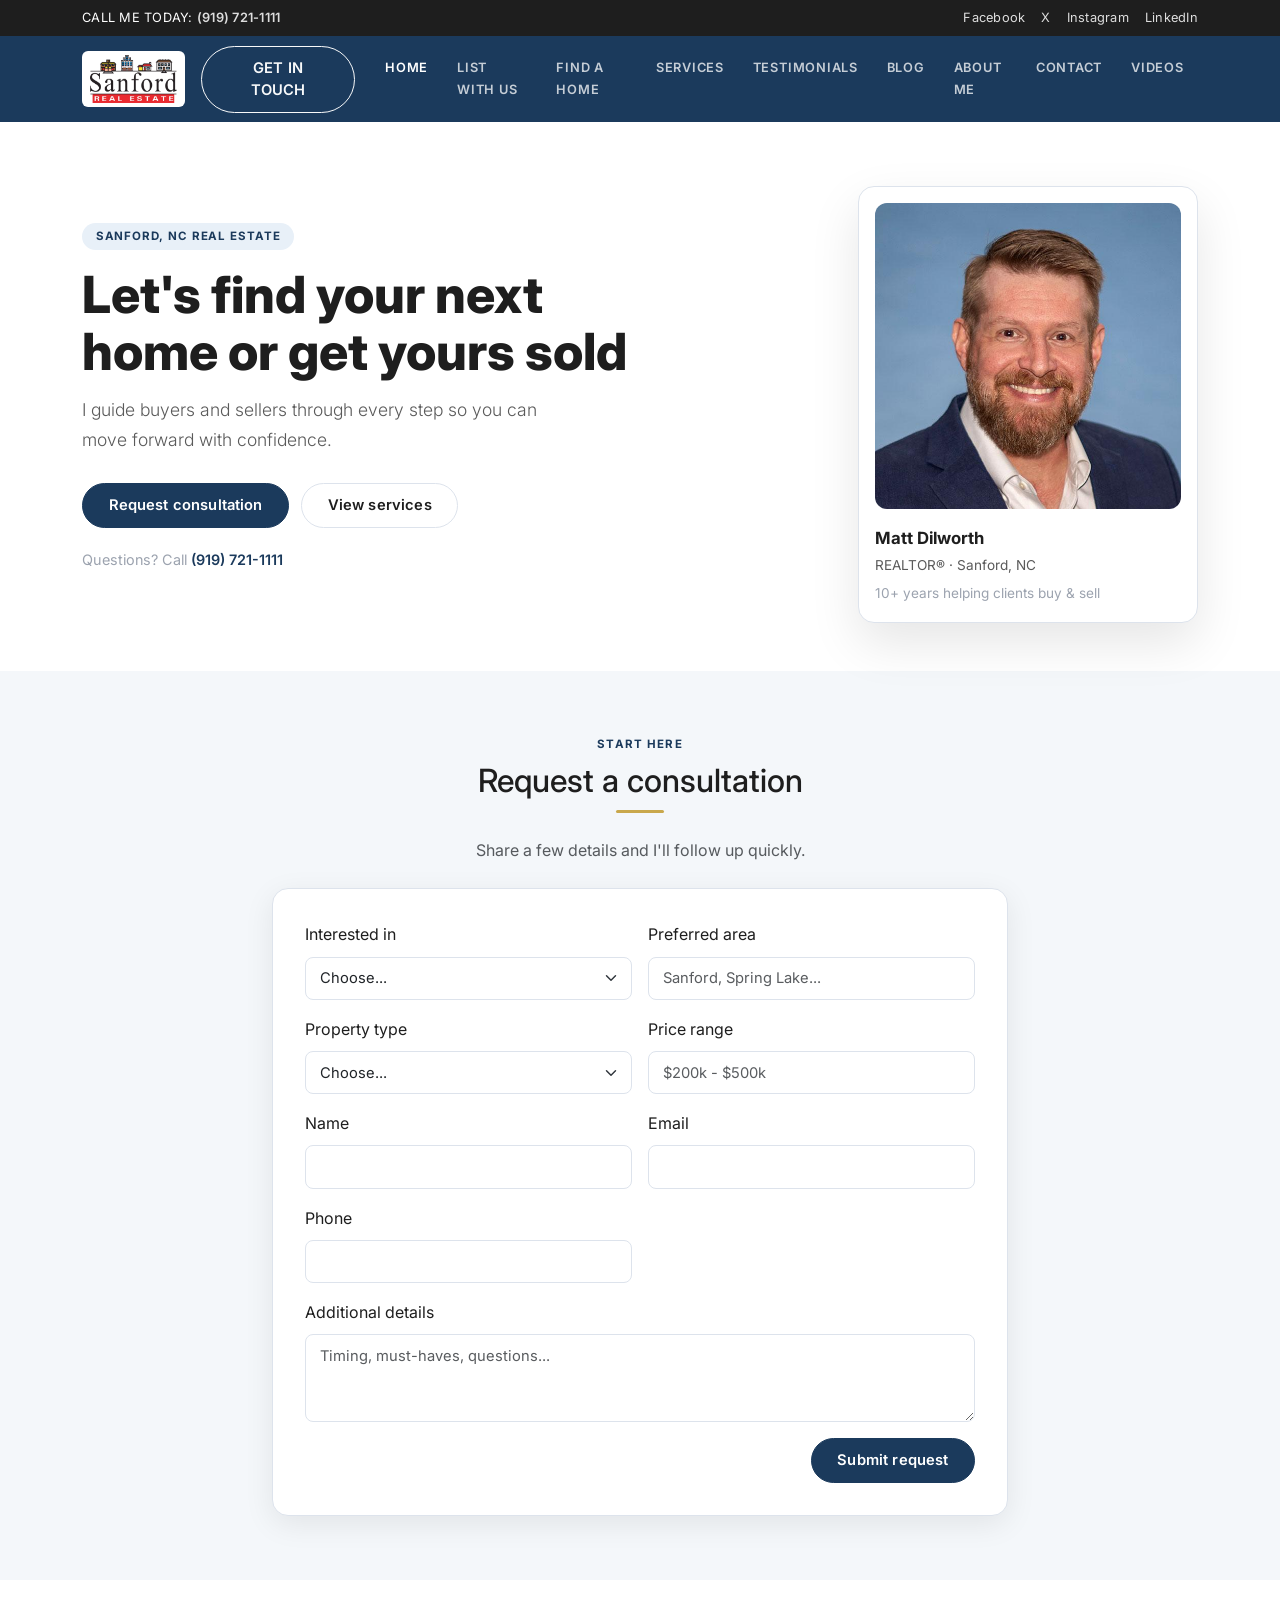
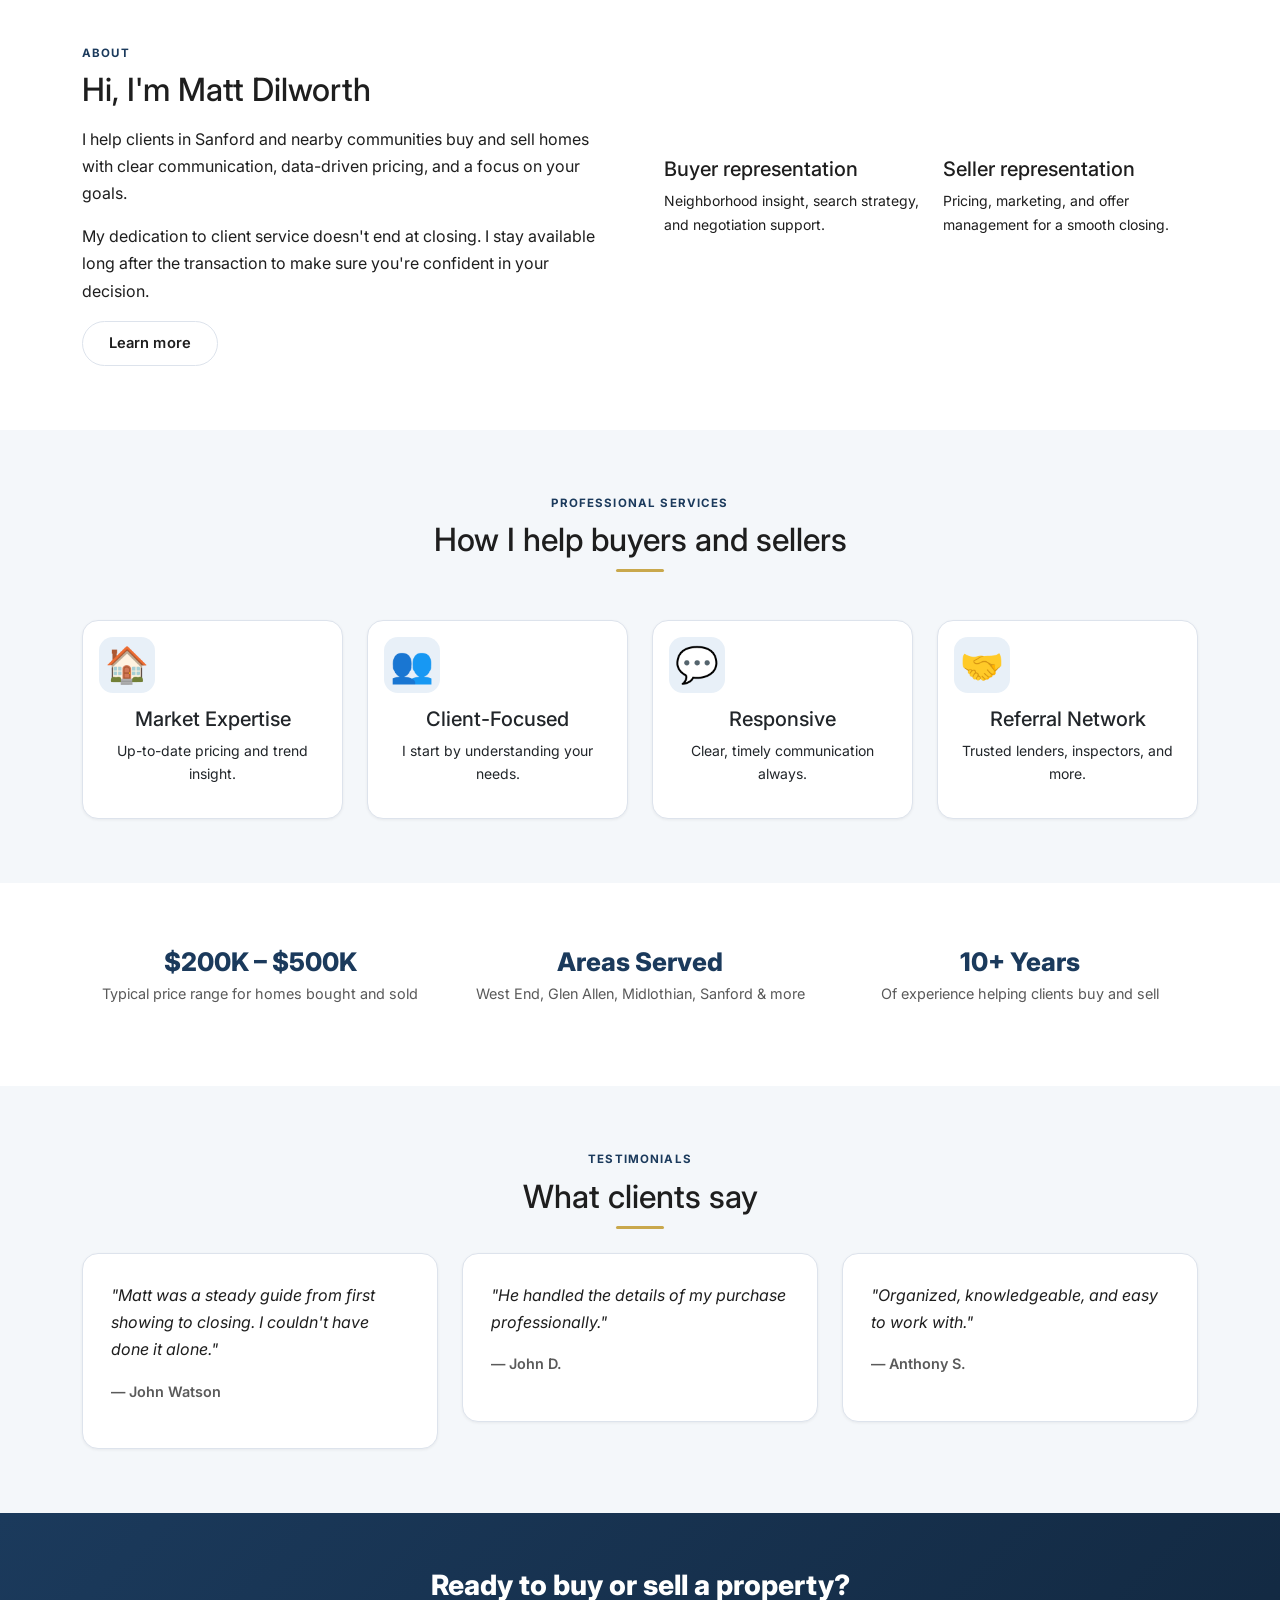
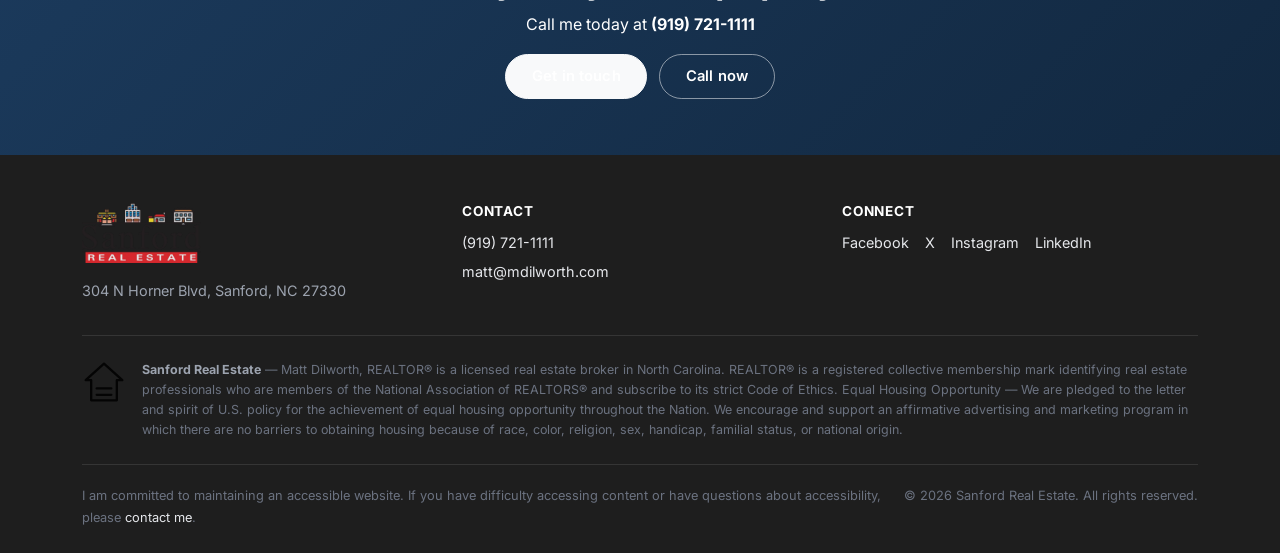
==== commit e05d2029: "Update experience to 10+ years, update Caddyfile, app.py, and service config" ====
--- a/index.html
+++ b/index.html
@@ -35,7 +35,7 @@
             <div class="agent-card-body">
               <p class="agent-name">Matt Dilworth</p>
               <p class="agent-role">REALTOR® &middot; Sanford, NC</p>
-              <p class="agent-tagline">20+ years helping clients buy &amp; sell</p>
+              <p class="agent-tagline">10+ years helping clients buy &amp; sell</p>
             </div>
           </div>
         </div>
@@ -153,7 +153,7 @@
       <div class="row g-4 text-center">
         <div class="col-md-4 stat-item"><h3>$200K – $500K</h3><p>Typical price range for homes bought and sold</p></div>
         <div class="col-md-4 stat-item"><h3>Areas Served</h3><p>West End, Glen Allen, Midlothian, Sanford &amp; more</p></div>
-        <div class="col-md-4 stat-item"><h3>20+ Years</h3><p>Of experience helping clients buy and sell</p></div>
+        <div class="col-md-4 stat-item"><h3>10+ Years</h3><p>Of experience helping clients buy and sell</p></div>
       </div>
     </div>
   </section>
--- a/css/style.css
+++ b/css/style.css
@@ -21,6 +21,14 @@
   --shadow-sm: 0 1px 3px rgba(0,0,0,.06);
   --shadow-md: 0 8px 30px rgba(0,0,0,.08);
   --shadow-lg: 0 20px 50px rgba(0,0,0,.10);
+
+  /* Override Bootstrap 5 CSS custom properties to keep our color palette */
+  --bs-primary: #1B3A5C;
+  --bs-primary-rgb: 27, 58, 92;
+  --bs-link-color: #1B3A5C;
+  --bs-link-color-rgb: 27, 58, 92;
+  --bs-link-hover-color: #122840;
+  --bs-link-hover-color-rgb: 18, 40, 64;
 }
 
 /* === Reset & Base === */
@@ -75,7 +83,9 @@
   height: 56px;
   width: auto;
   display: block;
-  filter: brightness(0) invert(1);
+  background: #ffffff;
+  border-radius: 6px;
+  padding: 4px 8px;
 }
 
 .nav-link {
@@ -110,6 +120,15 @@
 }
 
 .btn-primary {
+  /* Override Bootstrap 5's --bs-btn-* variables so all states use our navy */
+  --bs-btn-bg: var(--primary);
+  --bs-btn-border-color: var(--primary);
+  --bs-btn-hover-bg: var(--primary-dark);
+  --bs-btn-hover-border-color: var(--primary-dark);
+  --bs-btn-active-bg: var(--primary-dark);
+  --bs-btn-active-border-color: var(--primary-dark);
+  --bs-btn-disabled-bg: var(--primary);
+  --bs-btn-disabled-border-color: var(--primary);
   background: var(--primary);
   border-color: var(--primary);
   color: #fff;
@@ -432,7 +451,6 @@
   height: 60px;
   width: auto;
   display: block;
-  filter: brightness(0) invert(1); /* invert to white for dark footer background */
   opacity: 0.9;
 }
 
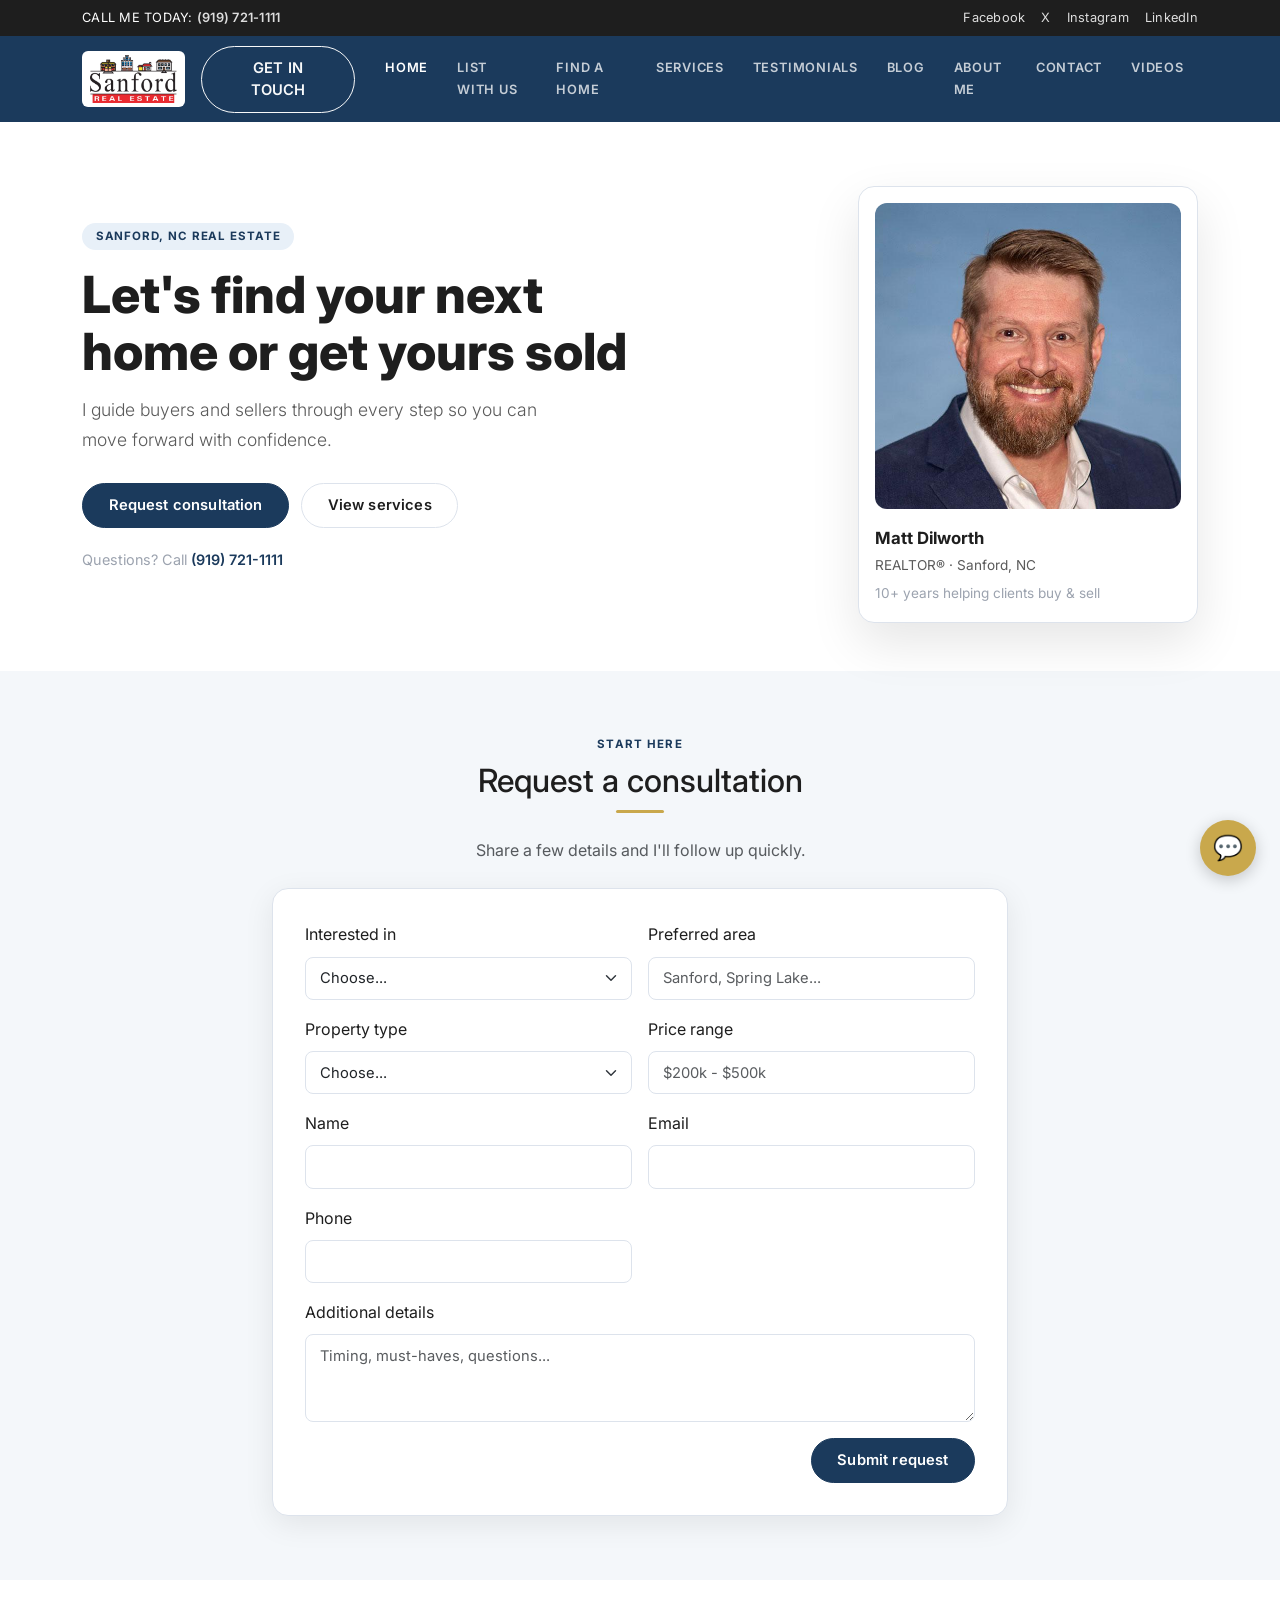
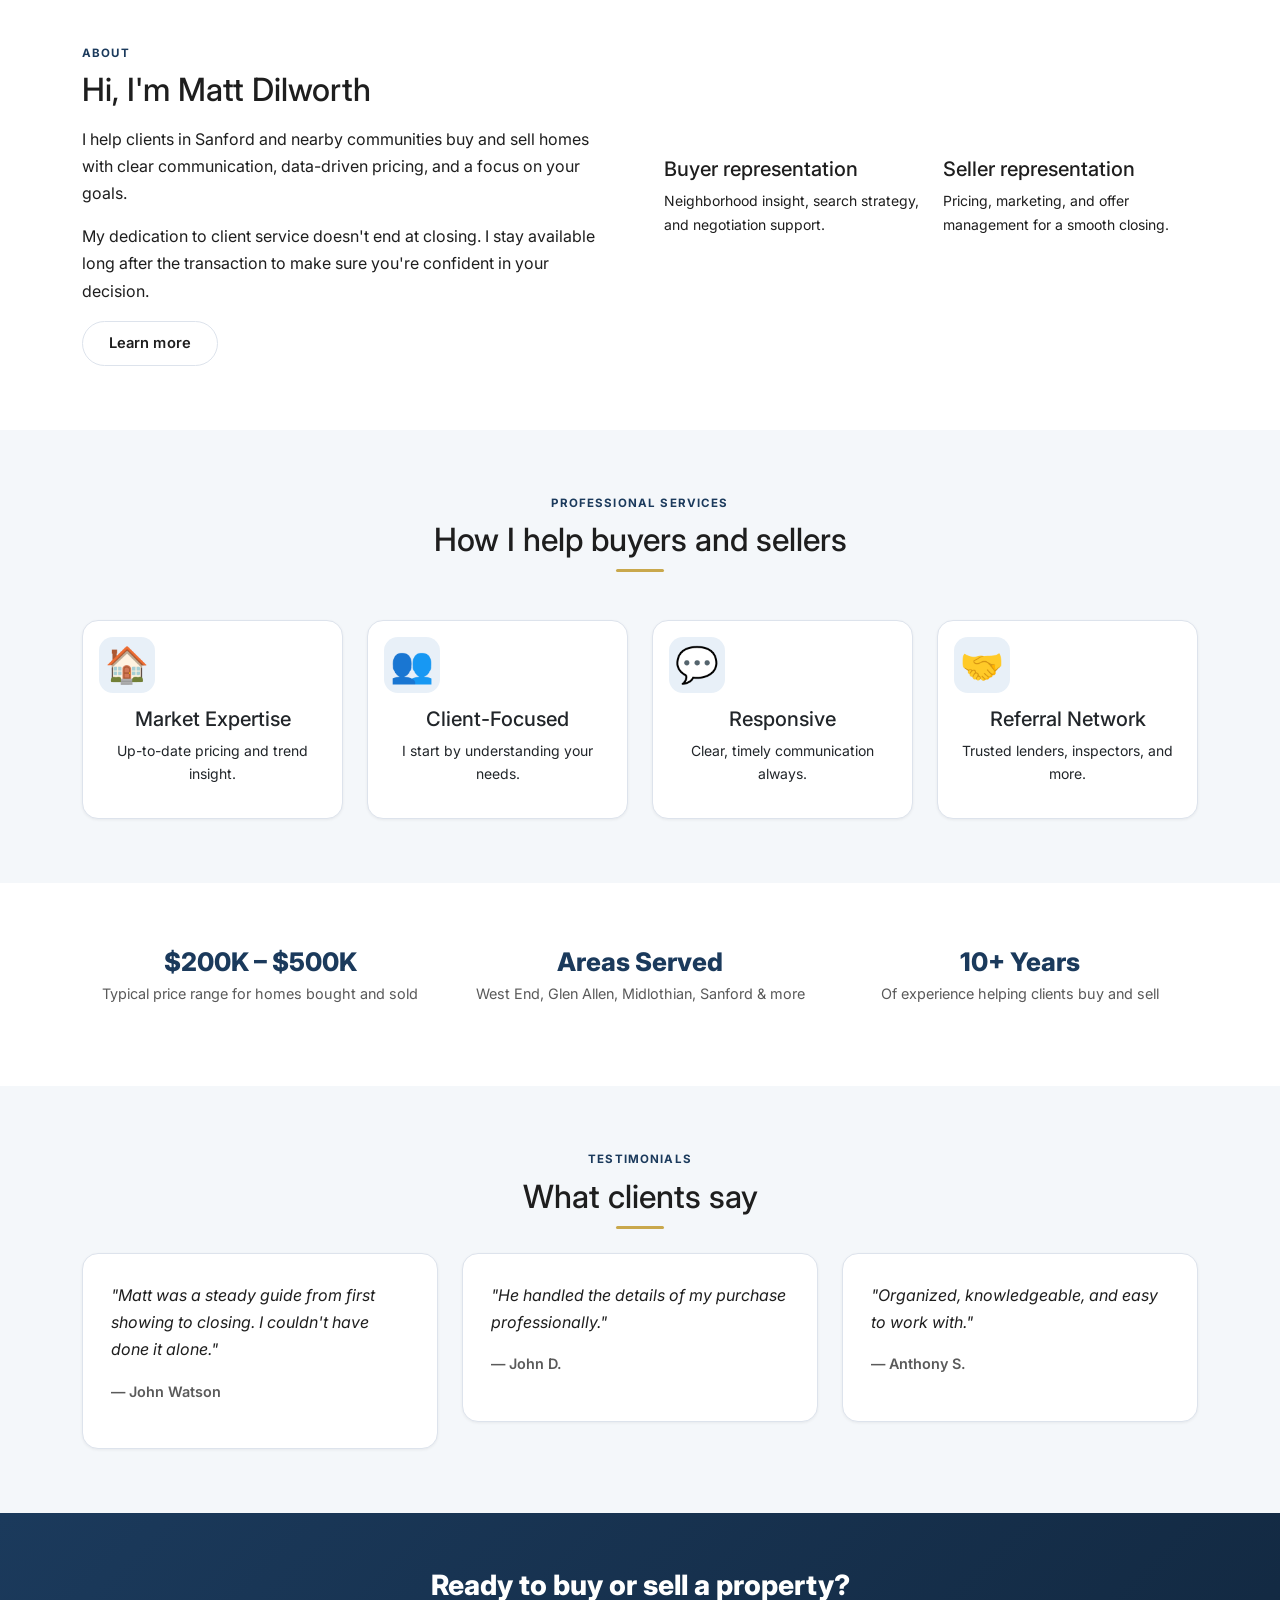
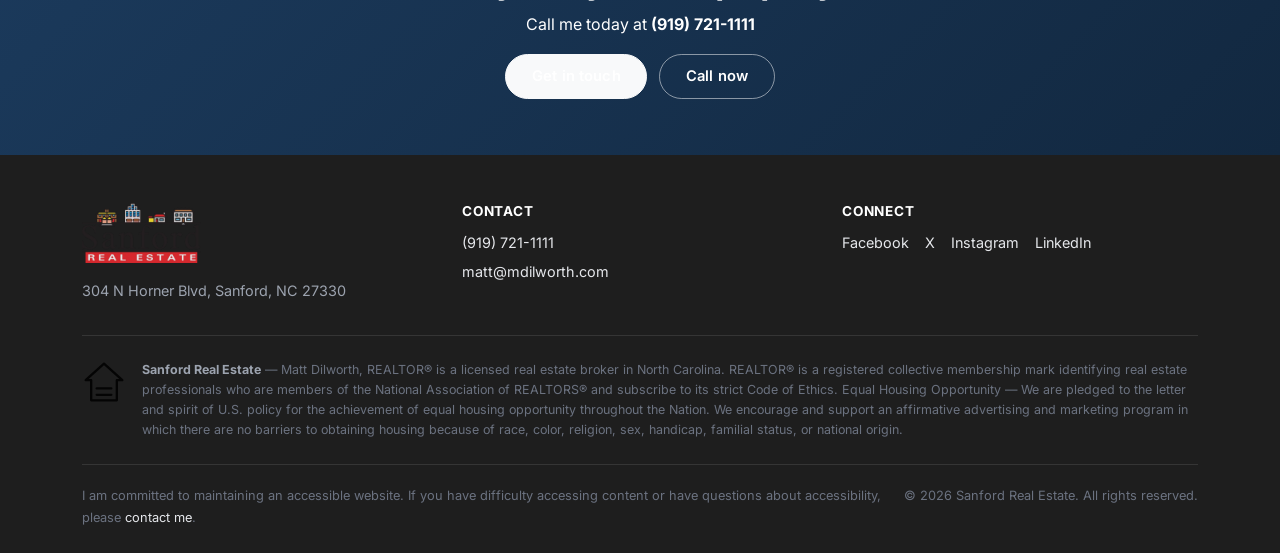
==== commit 10dba722: "feat: add AI chat assistant (Perplexity via CF AI Gateway) - Add /api/ask streaming endpoint to Flas" ====
--- a/index.html
+++ b/index.html
@@ -193,6 +193,7 @@
   <div id="site-footer"></div>
   <script src="https://cdn.jsdelivr.net/npm/bootstrap@5.3.3/dist/js/bootstrap.bundle.min.js"></script>
   <script src="/js/components.js"></script>
-  <script src="/js/forms.js"></script>
+  <script src="/js/forms.js?v=20260612t5"></script>
+  <script src="/js/ai-chat.js"></script>
 </body>
 </html>
--- a/css/style.css
+++ b/css/style.css
@@ -472,3 +472,173 @@
 
 /* === Utility === */
 .rounded-xl { border-radius: var(--radius) !important; }
+
+/* === AI Chat Widget === */
+#ai-chat-floating {
+  position: fixed;
+  bottom: 24px;
+  right: 24px;
+  z-index: 9999;
+}
+#ai-chat-floating .ai-chat-fab {
+  width: 56px;
+  height: 56px;
+  border-radius: 50%;
+  border: none;
+  background: var(--accent, #1a73e8);
+  color: #fff;
+  font-size: 1.5rem;
+  cursor: pointer;
+  box-shadow: 0 4px 16px rgba(0,0,0,0.2);
+  transition: transform 0.2s, box-shadow 0.2s;
+}
+#ai-chat-floating .ai-chat-fab:hover {
+  transform: scale(1.08);
+  box-shadow: 0 6px 20px rgba(0,0,0,0.3);
+}
+#ai-chat-floating .ai-chat-panel {
+  display: none;
+  position: absolute;
+  bottom: 70px;
+  right: 0;
+  width: 380px;
+  max-height: 520px;
+}
+#ai-chat-floating.ai-chat-open .ai-chat-panel {
+  display: flex;
+}
+#ai-chat-floating.ai-chat-open .ai-chat-fab {
+  display: none;
+}
+
+.ai-chat-panel {
+  display: flex;
+  flex-direction: column;
+  background: #fff;
+  border-radius: 12px;
+  box-shadow: 0 8px 32px rgba(0,0,0,0.15);
+  overflow: hidden;
+  border: 1px solid #e0e0e0;
+}
+.ai-chat-panel.ai-chat-embedded {
+  max-height: 500px;
+  border-radius: 8px;
+}
+
+.ai-chat-header {
+  display: flex;
+  align-items: center;
+  justify-content: space-between;
+  padding: 12px 16px;
+  background: var(--accent, #1a73e8);
+  color: #fff;
+}
+.ai-chat-title {
+  font-weight: 600;
+  font-size: 0.9rem;
+}
+.ai-chat-close {
+  background: none;
+  border: none;
+  color: #fff;
+  font-size: 1.4rem;
+  cursor: pointer;
+  line-height: 1;
+  padding: 0 4px;
+}
+
+.ai-chat-messages {
+  flex: 1;
+  overflow-y: auto;
+  padding: 16px;
+  display: flex;
+  flex-direction: column;
+  gap: 12px;
+  min-height: 200px;
+  max-height: 360px;
+}
+
+.ai-msg {
+  max-width: 85%;
+  padding: 10px 14px;
+  border-radius: 12px;
+  font-size: 0.88rem;
+  line-height: 1.5;
+  word-wrap: break-word;
+}
+.ai-msg-user {
+  align-self: flex-end;
+  background: var(--accent, #1a73e8);
+  color: #fff;
+  border-bottom-right-radius: 4px;
+}
+.ai-msg-assistant {
+  align-self: flex-start;
+  background: #f1f3f5;
+  color: #212529;
+  border-bottom-left-radius: 4px;
+}
+.ai-msg-assistant p { margin: 0 0 6px; }
+.ai-msg-assistant p:last-child { margin: 0; }
+
+.ai-msg-content { word-break: break-word; }
+
+.ai-typing {
+  color: #888;
+  font-style: italic;
+}
+.ai-citations {
+  margin-top: 8px;
+  padding-top: 8px;
+  border-top: 1px solid #ddd;
+  font-size: 0.78rem;
+  color: #666;
+}
+.ai-citations a {
+  color: var(--accent, #1a73e8);
+  text-decoration: none;
+}
+.ai-citations a:hover { text-decoration: underline; }
+
+.ai-chat-input {
+  display: flex;
+  border-top: 1px solid #e0e0e0;
+  padding: 10px 12px;
+  gap: 8px;
+}
+.ai-chat-input input {
+  flex: 1;
+  border: 1px solid #ddd;
+  border-radius: 20px;
+  padding: 8px 14px;
+  font-size: 0.88rem;
+  outline: none;
+}
+.ai-chat-input input:focus {
+  border-color: var(--accent, #1a73e8);
+}
+.ai-chat-input button {
+  background: var(--accent, #1a73e8);
+  color: #fff;
+  border: none;
+  border-radius: 50%;
+  width: 36px;
+  height: 36px;
+  cursor: pointer;
+  font-size: 1rem;
+  display: flex;
+  align-items: center;
+  justify-content: center;
+}
+.ai-chat-input button:hover {
+  opacity: 0.9;
+}
+
+@media (max-width: 480px) {
+  #ai-chat-floating .ai-chat-panel {
+    width: calc(100vw - 32px);
+    right: -8px;
+    bottom: 64px;
+    max-height: 70vh;
+  }
+}
